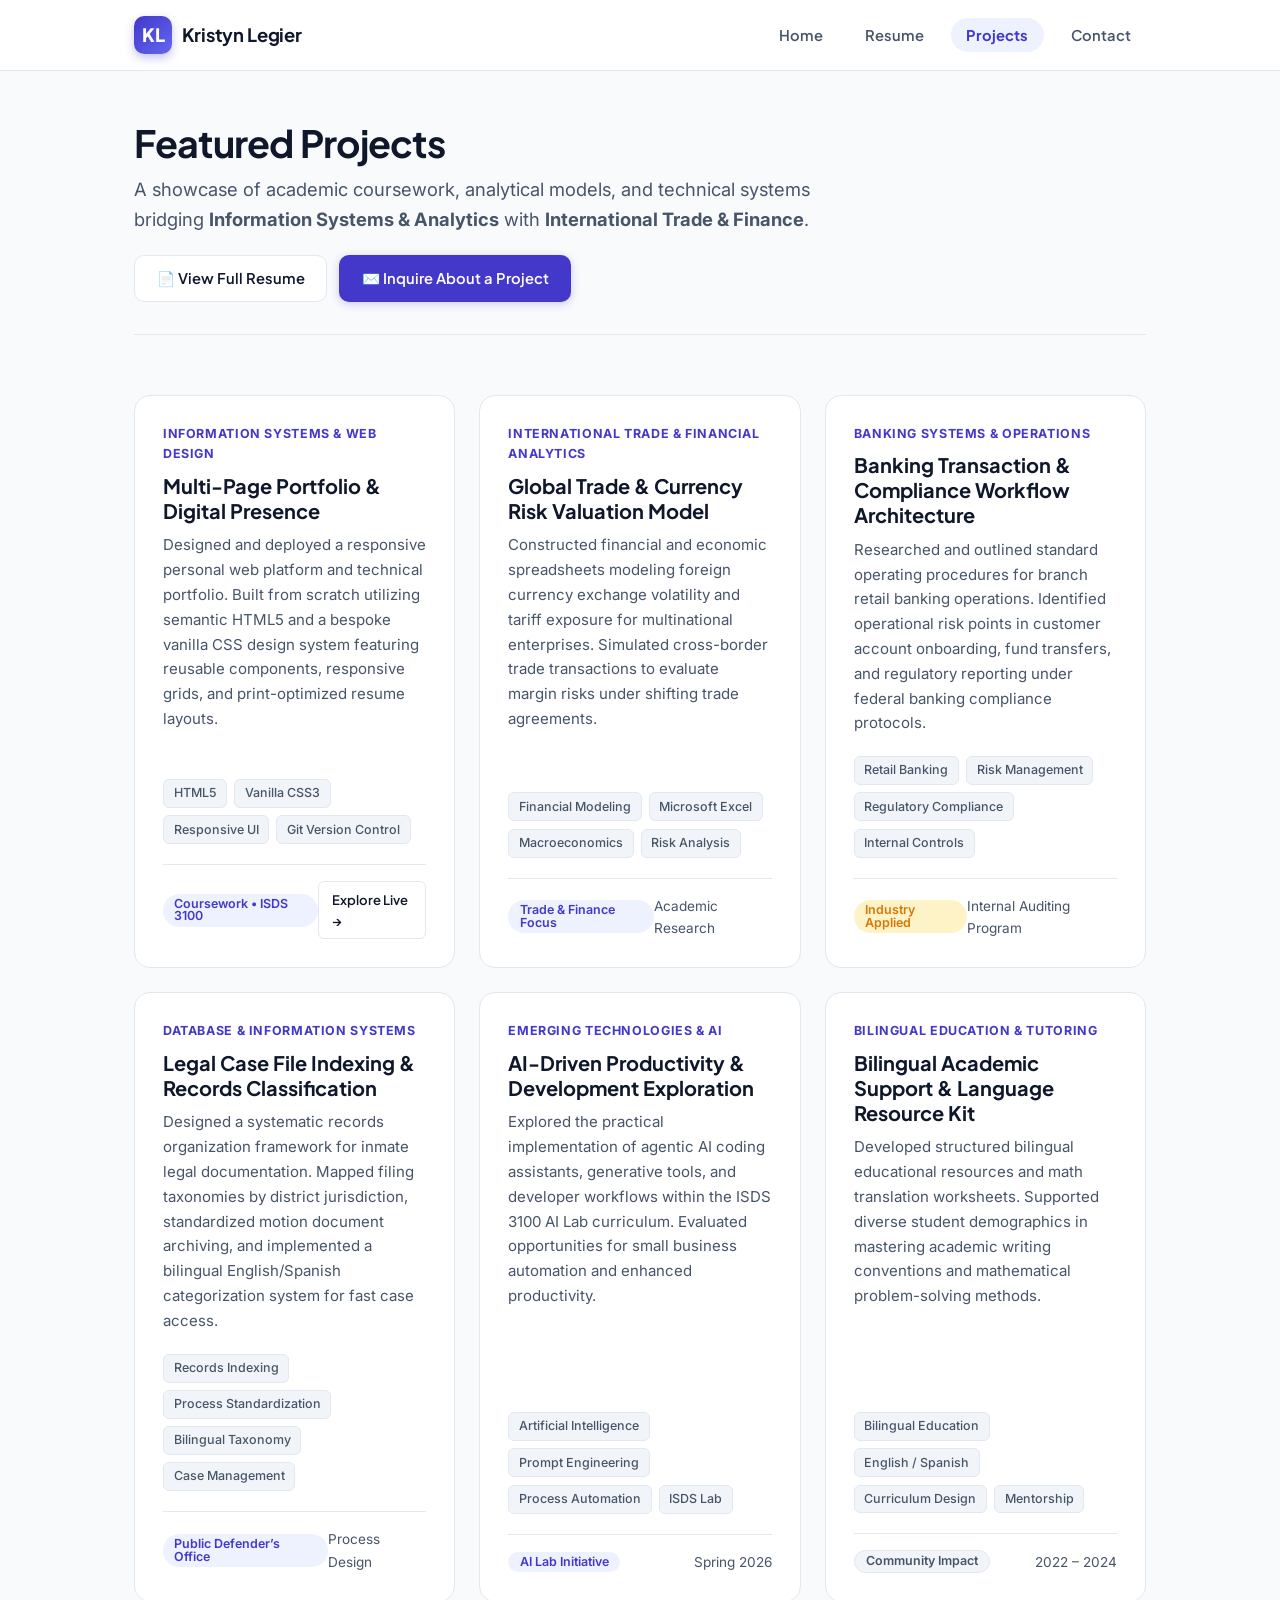
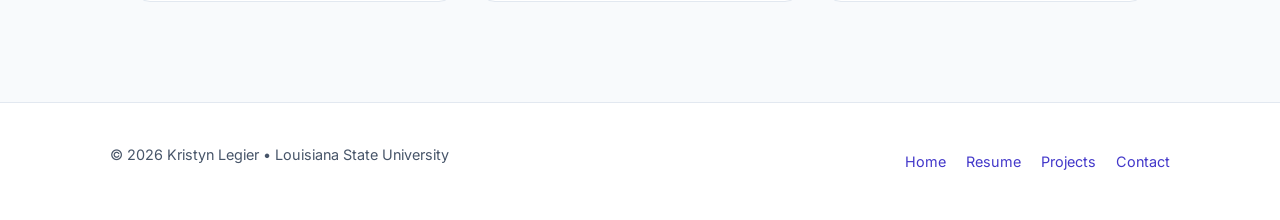
==== project.html @ a8692246 "Add resume, projects, and shared styles" ====
<!DOCTYPE html>
<html lang="en">
<head>
    <meta charset="UTF-8">
    <meta name="viewport" content="width=device-width, initial-scale=1.0">
    <meta name="description" content="Projects Portfolio of Kristyn Legier - Showcasing work in Information Systems, Financial Analytics, International Trade, and Systems Design.">
    <title>Projects | Kristyn Legier</title>
    <link rel="stylesheet" href="styles.css">
</head>
<body>

    <!-- Main Navigation -->
    <header class="site-header">
        <div class="nav-container">
            <a href="index.html" class="brand-logo" title="Kristyn Legier Home">
                <span class="logo-badge">KL</span>
                <span class="brand-text">Kristyn Legier</span>
            </a>
            <nav>
                <ul class="nav-links">
                    <li><a href="index.html" class="nav-link">Home</a></li>
                    <li><a href="resume.html" class="nav-link">Resume</a></li>
                    <li><a href="project.html" class="nav-link active">Projects</a></li>
                    <li><a href="index.html#contact" class="nav-link">Contact</a></li>
                </ul>
            </nav>
        </div>
    </header>

    <div class="site-wrapper">
        <!-- Page Header -->
        <div class="page-header">
            <h1>Featured Projects</h1>
            <p class="page-subtitle">
                A showcase of academic coursework, analytical models, and technical systems bridging 
                <strong>Information Systems &amp; Analytics</strong> with <strong>International Trade &amp; Finance</strong>.
            </p>
            <div class="header-actions">
                <a href="resume.html" class="btn btn-outline">📄 View Full Resume</a>
                <a href="#contact-footer" class="btn btn-primary">✉️ Inquire About a Project</a>
            </div>
        </div>

        <!-- Projects Grid -->
        <main class="section">
            <div class="grid-2">

                <!-- Project 1 -->
                <article class="project-card">
                    <div class="project-category">Information Systems &amp; Web Design</div>
                    <h3>Multi-Page Portfolio &amp; Digital Presence</h3>
                    <p class="project-description">
                        Designed and deployed a responsive personal web platform and technical portfolio. Built from scratch utilizing semantic HTML5 and a bespoke vanilla CSS design system featuring reusable components, responsive grids, and print-optimized resume layouts.
                    </p>
                    <div class="project-tags">
                        <span class="tag">HTML5</span>
                        <span class="tag">Vanilla CSS3</span>
                        <span class="tag">Responsive UI</span>
                        <span class="tag">Git Version Control</span>
                    </div>
                    <div class="project-footer">
                        <span class="badge badge-primary">Coursework &bull; ISDS 3100</span>
                        <a href="index.html" class="btn btn-sm btn-outline">Explore Live &rarr;</a>
                    </div>
                </article>

                <!-- Project 2 -->
                <article class="project-card">
                    <div class="project-category">International Trade &amp; Financial Analytics</div>
                    <h3>Global Trade &amp; Currency Risk Valuation Model</h3>
                    <p class="project-description">
                        Constructed financial and economic spreadsheets modeling foreign currency exchange volatility and tariff exposure for multinational enterprises. Simulated cross-border trade transactions to evaluate margin risks under shifting trade agreements.
                    </p>
                    <div class="project-tags">
                        <span class="tag">Financial Modeling</span>
                        <span class="tag">Microsoft Excel</span>
                        <span class="tag">Macroeconomics</span>
                        <span class="tag">Risk Analysis</span>
                    </div>
                    <div class="project-footer">
                        <span class="badge badge-primary">Trade &amp; Finance Focus</span>
                        <span style="font-size: 0.85rem; color: var(--text-muted);">Academic Research</span>
                    </div>
                </article>

                <!-- Project 3 -->
                <article class="project-card">
                    <div class="project-category">Banking Systems &amp; Operations</div>
                    <h3>Banking Transaction &amp; Compliance Workflow Architecture</h3>
                    <p class="project-description">
                        Researched and outlined standard operating procedures for branch retail banking operations. Identified operational risk points in customer account onboarding, fund transfers, and regulatory reporting under federal banking compliance protocols.
                    </p>
                    <div class="project-tags">
                        <span class="tag">Retail Banking</span>
                        <span class="tag">Risk Management</span>
                        <span class="tag">Regulatory Compliance</span>
                        <span class="tag">Internal Controls</span>
                    </div>
                    <div class="project-footer">
                        <span class="badge badge-gold">Industry Applied</span>
                        <span style="font-size: 0.85rem; color: var(--text-muted);">Internal Auditing Program</span>
                    </div>
                </article>

                <!-- Project 4 -->
                <article class="project-card">
                    <div class="project-category">Database &amp; Information Systems</div>
                    <h3>Legal Case File Indexing &amp; Records Classification</h3>
                    <p class="project-description">
                        Designed a systematic records organization framework for inmate legal documentation. Mapped filing taxonomies by district jurisdiction, standardized motion document archiving, and implemented a bilingual English/Spanish categorization system for fast case access.
                    </p>
                    <div class="project-tags">
                        <span class="tag">Records Indexing</span>
                        <span class="tag">Process Standardization</span>
                        <span class="tag">Bilingual Taxonomy</span>
                        <span class="tag">Case Management</span>
                    </div>
                    <div class="project-footer">
                        <span class="badge badge-primary">Public Defender&rsquo;s Office</span>
                        <span style="font-size: 0.85rem; color: var(--text-muted);">Process Design</span>
                    </div>
                </article>

                <!-- Project 5 -->
                <article class="project-card">
                    <div class="project-category">Emerging Technologies &amp; AI</div>
                    <h3>AI-Driven Productivity &amp; Development Exploration</h3>
                    <p class="project-description">
                        Explored the practical implementation of agentic AI coding assistants, generative tools, and developer workflows within the ISDS 3100 AI Lab curriculum. Evaluated opportunities for small business automation and enhanced productivity.
                    </p>
                    <div class="project-tags">
                        <span class="tag">Artificial Intelligence</span>
                        <span class="tag">Prompt Engineering</span>
                        <span class="tag">Process Automation</span>
                        <span class="tag">ISDS Lab</span>
                    </div>
                    <div class="project-footer">
                        <span class="badge badge-primary">AI Lab Initiative</span>
                        <span style="font-size: 0.85rem; color: var(--text-muted);">Spring 2026</span>
                    </div>
                </article>

                <!-- Project 6 -->
                <article class="project-card">
                    <div class="project-category">Bilingual Education &amp; Tutoring</div>
                    <h3>Bilingual Academic Support &amp; Language Resource Kit</h3>
                    <p class="project-description">
                        Developed structured bilingual educational resources and math translation worksheets. Supported diverse student demographics in mastering academic writing conventions and mathematical problem-solving methods.
                    </p>
                    <div class="project-tags">
                        <span class="tag">Bilingual Education</span>
                        <span class="tag">English / Spanish</span>
                        <span class="tag">Curriculum Design</span>
                        <span class="tag">Mentorship</span>
                    </div>
                    <div class="project-footer">
                        <span class="badge badge-gray">Community Impact</span>
                        <span style="font-size: 0.85rem; color: var(--text-muted);">2022 &ndash; 2024</span>
                    </div>
                </article>

            </div>
        </main>
    </div>

    <!-- Site Footer -->
    <footer class="site-footer" id="contact-footer">
        <div class="footer-content">
            <p>&copy; 2026 Kristyn Legier &bull; Louisiana State University</p>
            <ul class="footer-links">
                <li><a href="index.html">Home</a></li>
                <li><a href="resume.html">Resume</a></li>
                <li><a href="project.html">Projects</a></li>
                <li><a href="mailto:klegie1@lsu.edu">Contact</a></li>
            </ul>
        </div>
    </footer>

</body>
</html>
---- styles.css ----
/* ==========================================================================
   Shared Design System & Stylesheet
   Website: Kristyn Legier Portfolio
   ========================================================================== */

@import url('https://fonts.googleapis.com/css2?family=Plus+Jakarta+Sans:wght@300;400;500;600;700;800&family=Inter:wght@300;400;500;600;700&display=swap');

:root {
    /* Color Palette - Refined Slate & Executive Indigo */
    --primary: #4338ca;
    --primary-hover: #3730a3;
    --primary-light: #eef2ff;
    --primary-glow: rgba(67, 56, 202, 0.15);
    
    --accent: #0284c7;
    --accent-gold: #d97706;
    --accent-gold-bg: #fef3c7;
    
    --bg-base: #f8fafc;
    --bg-surface: #ffffff;
    --bg-subtle: #f1f5f9;
    --bg-card-hover: #fafafa;
    
    --text-main: #0f172a;
    --text-muted: #475569;
    --text-light: #94a3b8;
    
    --border-color: #e2e8f0;
    --border-focus: #6366f1;
    
    /* Elevation & Shadows */
    --shadow-sm: 0 1px 2px 0 rgba(0, 0, 0, 0.05);
    --shadow-md: 0 4px 6px -1px rgba(0, 0, 0, 0.07), 0 2px 4px -2px rgba(0, 0, 0, 0.05);
    --shadow-lg: 0 10px 15px -3px rgba(0, 0, 0, 0.08), 0 4px 6px -4px rgba(0, 0, 0, 0.04);
    --shadow-xl: 0 20px 25px -5px rgba(0, 0, 0, 0.1), 0 8px 10px -6px rgba(0, 0, 0, 0.04);
    
    /* Radius & Spacing */
    --radius-sm: 6px;
    --radius-md: 10px;
    --radius-lg: 16px;
    --radius-full: 9999px;
    
    --font-heading: 'Plus Jakarta Sans', -apple-system, BlinkMacSystemFont, 'Segoe UI', Roboto, sans-serif;
    --font-body: 'Inter', -apple-system, BlinkMacSystemFont, 'Segoe UI', Roboto, sans-serif;
    
    --transition-fast: 150ms cubic-bezier(0.4, 0, 0.2, 1);
    --transition-normal: 250ms cubic-bezier(0.4, 0, 0.2, 1);
}

/* Reset & Base Rules */
*, *::before, *::after {
    box-sizing: border-box;
    margin: 0;
    padding: 0;
}

html {
    scroll-behavior: smooth;
    font-size: 16px;
}

body {
    font-family: var(--font-body);
    background-color: var(--bg-base);
    color: var(--text-main);
    line-height: 1.65;
    min-height: 100vh;
    display: flex;
    flex-direction: column;
    -webkit-font-smoothing: antialiased;
    -moz-osx-font-smoothing: grayscale;
}

/* Typography */
h1, h2, h3, h4, h5, h6 {
    font-family: var(--font-heading);
    color: var(--text-main);
    font-weight: 700;
    line-height: 1.25;
}

h1 { font-size: 2.35rem; letter-spacing: -0.025em; }
h2 { font-size: 1.75rem; letter-spacing: -0.02em; }
h3 { font-size: 1.25rem; }
h4 { font-size: 1.05rem; }

p {
    margin-bottom: 0.85rem;
    color: var(--text-muted);
}

p:last-child {
    margin-bottom: 0;
}

a {
    color: var(--primary);
    text-decoration: none;
    transition: color var(--transition-fast);
}

a:hover {
    color: var(--primary-hover);
}

/* Layout Containers */
.site-wrapper {
    max-width: 1060px;
    width: 100%;
    margin: 0 auto;
    padding: 0 1.5rem;
    flex: 1 0 auto;
}

/* Header & Navigation */
.site-header {
    background-color: rgba(255, 255, 255, 0.92);
    backdrop-filter: blur(12px);
    -webkit-backdrop-filter: blur(12px);
    border-bottom: 1px solid var(--border-color);
    position: sticky;
    top: 0;
    z-index: 100;
    transition: all var(--transition-normal);
}

.nav-container {
    max-width: 1060px;
    margin: 0 auto;
    padding: 1rem 1.5rem;
    display: flex;
    justify-content: space-between;
    align-items: center;
}

.brand-logo {
    display: flex;
    align-items: center;
    gap: 0.65rem;
    text-decoration: none;
}

.logo-badge {
    width: 38px;
    height: 38px;
    background: linear-gradient(135deg, var(--primary), #6366f1);
    color: #ffffff;
    font-family: var(--font-heading);
    font-weight: 800;
    font-size: 1.15rem;
    display: flex;
    align-items: center;
    justify-content: center;
    border-radius: var(--radius-md);
    box-shadow: 0 4px 10px rgba(67, 56, 202, 0.3);
}

.brand-text {
    font-family: var(--font-heading);
    font-weight: 700;
    font-size: 1.15rem;
    color: var(--text-main);
    letter-spacing: -0.01em;
}

.nav-links {
    display: flex;
    align-items: center;
    list-style: none;
    gap: 0.75rem;
}

.nav-link {
    font-family: var(--font-heading);
    font-weight: 600;
    font-size: 0.92rem;
    padding: 0.5rem 0.95rem;
    border-radius: var(--radius-full);
    color: var(--text-muted);
    transition: all var(--transition-fast);
    position: relative;
}

.nav-link:hover {
    color: var(--primary);
    background-color: var(--primary-light);
}

.nav-link.active {
    color: var(--primary);
    background-color: var(--primary-light);
    font-weight: 700;
}

/* Buttons & Interactive Elements */
.btn {
    display: inline-flex;
    align-items: center;
    justify-content: center;
    gap: 0.5rem;
    font-family: var(--font-heading);
    font-weight: 600;
    font-size: 0.92rem;
    padding: 0.65rem 1.35rem;
    border-radius: var(--radius-md);
    border: 1px solid transparent;
    cursor: pointer;
    transition: all var(--transition-fast);
    text-decoration: none;
}

.btn-primary {
    background-color: var(--primary);
    color: #ffffff;
    box-shadow: 0 2px 8px rgba(67, 56, 202, 0.25);
}

.btn-primary:hover {
    background-color: var(--primary-hover);
    color: #ffffff;
    transform: translateY(-1px);
    box-shadow: 0 4px 12px rgba(67, 56, 202, 0.35);
}

.btn-outline {
    background-color: var(--bg-surface);
    border-color: var(--border-color);
    color: var(--text-main);
}

.btn-outline:hover {
    border-color: var(--primary);
    color: var(--primary);
    background-color: var(--primary-light);
}

.btn-sm {
    padding: 0.4rem 0.85rem;
    font-size: 0.82rem;
    border-radius: var(--radius-sm);
}

/* Badges & Tags */
.badge {
    display: inline-flex;
    align-items: center;
    padding: 0.25rem 0.7rem;
    font-size: 0.78rem;
    font-weight: 600;
    border-radius: var(--radius-full);
    line-height: 1;
}

.badge-primary {
    background-color: var(--primary-light);
    color: var(--primary);
}

.badge-gold {
    background-color: var(--accent-gold-bg);
    color: var(--accent-gold);
}

.badge-gray {
    background-color: var(--bg-subtle);
    color: var(--text-muted);
    border: 1px solid var(--border-color);
}

/* Card Components */
.card {
    background-color: var(--bg-surface);
    border: 1px solid var(--border-color);
    border-radius: var(--radius-lg);
    padding: 1.75rem;
    box-shadow: var(--shadow-sm);
    transition: transform var(--transition-fast), box-shadow var(--transition-fast), border-color var(--transition-fast);
    margin-bottom: 1.5rem;
}

.card:hover {
    transform: translateY(-2px);
    box-shadow: var(--shadow-md);
    border-color: #cbd5e1;
}

/* Page Intro / Hero Header */
.page-header {
    padding: 3rem 0 2rem 0;
    margin-bottom: 1.5rem;
    border-bottom: 1px solid var(--border-color);
}

.page-header h1 {
    margin-bottom: 0.5rem;
}

.page-subtitle {
    font-size: 1.15rem;
    color: var(--text-muted);
    max-width: 680px;
}

.header-actions {
    display: flex;
    flex-wrap: wrap;
    gap: 0.75rem;
    margin-top: 1.25rem;
}

/* Contact Info Quick Bar */
.contact-quickbar {
    display: flex;
    flex-wrap: wrap;
    gap: 1.25rem;
    margin-top: 1rem;
    font-size: 0.9rem;
    color: var(--text-muted);
}

.contact-quickbar span, .contact-quickbar a {
    display: inline-flex;
    align-items: center;
    gap: 0.4rem;
}

/* Section Styling */
.section {
    padding: 2.25rem 0;
}

.section-title {
    display: flex;
    align-items: center;
    justify-content: space-between;
    margin-bottom: 1.5rem;
    padding-bottom: 0.75rem;
    border-bottom: 2px solid var(--border-color);
}

.section-title h2 {
    position: relative;
}

/* Resume Experience Timeline / Items */
.resume-item {
    position: relative;
    padding-bottom: 2rem;
    border-left: 2px solid var(--border-color);
    padding-left: 1.5rem;
    margin-left: 0.5rem;
}

.resume-item:last-child {
    border-left-color: transparent;
    padding-bottom: 0;
}

.resume-dot {
    position: absolute;
    left: -7px;
    top: 4px;
    width: 12px;
    height: 12px;
    border-radius: 50%;
    background-color: var(--primary);
    border: 2px solid var(--bg-surface);
    box-shadow: 0 0 0 2px var(--primary-glow);
}

.resume-header {
    display: flex;
    justify-content: space-between;
    align-items: baseline;
    flex-wrap: wrap;
    gap: 0.5rem;
    margin-bottom: 0.35rem;
}

.resume-role {
    font-weight: 700;
    font-size: 1.15rem;
    color: var(--text-main);
}

.resume-company {
    font-weight: 600;
    color: var(--primary);
}

.resume-date {
    font-size: 0.85rem;
    color: var(--text-light);
    font-weight: 500;
}

.resume-location {
    font-size: 0.85rem;
    color: var(--text-muted);
    font-style: italic;
    margin-bottom: 0.75rem;
}

.resume-bullets {
    list-style-type: none;
}

.resume-bullets li {
    position: relative;
    padding-left: 1.25rem;
    margin-bottom: 0.5rem;
    color: var(--text-muted);
    font-size: 0.94rem;
}

.resume-bullets li::before {
    content: "•";
    position: absolute;
    left: 0;
    color: var(--primary);
    font-weight: bold;
    font-size: 1.1rem;
    line-height: 1;
}

/* Grid Layouts */
.grid-2 {
    display: grid;
    grid-template-columns: repeat(auto-fit, minmax(300px, 1fr));
    gap: 1.5rem;
}

.grid-3 {
    display: grid;
    grid-template-columns: repeat(auto-fit, minmax(280px, 1fr));
    gap: 1.5rem;
}

/* Project Cards */
.project-card {
    background-color: var(--bg-surface);
    border: 1px solid var(--border-color);
    border-radius: var(--radius-lg);
    padding: 1.75rem;
    display: flex;
    flex-direction: column;
    height: 100%;
    transition: all var(--transition-normal);
}

.project-card:hover {
    transform: translateY(-4px);
    box-shadow: var(--shadow-lg);
    border-color: #cbd5e1;
}

.project-category {
    font-size: 0.78rem;
    font-weight: 700;
    text-transform: uppercase;
    letter-spacing: 0.05em;
    color: var(--primary);
    margin-bottom: 0.5rem;
}

.project-card h3 {
    margin-bottom: 0.65rem;
    font-size: 1.25rem;
}

.project-description {
    font-size: 0.94rem;
    color: var(--text-muted);
    flex-grow: 1;
    margin-bottom: 1.25rem;
}

.project-tags {
    display: flex;
    flex-wrap: wrap;
    gap: 0.45rem;
    margin-bottom: 1.25rem;
}

.tag {
    background-color: var(--bg-subtle);
    border: 1px solid var(--border-color);
    color: var(--text-muted);
    font-size: 0.78rem;
    font-weight: 500;
    padding: 0.2rem 0.6rem;
    border-radius: var(--radius-sm);
}

.project-footer {
    display: flex;
    justify-content: space-between;
    align-items: center;
    border-top: 1px solid var(--border-color);
    padding-top: 1rem;
}

/* Skills Grid / Pills */
.skills-container {
    display: flex;
    flex-wrap: wrap;
    gap: 0.65rem;
}

.skill-pill {
    background-color: var(--bg-surface);
    border: 1px solid var(--border-color);
    padding: 0.5rem 1rem;
    border-radius: var(--radius-md);
    font-size: 0.9rem;
    font-weight: 500;
    color: var(--text-main);
    box-shadow: var(--shadow-sm);
    display: inline-flex;
    align-items: center;
    gap: 0.5rem;
    transition: all var(--transition-fast);
}

.skill-pill:hover {
    border-color: var(--primary);
    color: var(--primary);
    background-color: var(--primary-light);
}

/* Form Styles */
.form-group {
    margin-bottom: 1.25rem;
}

.form-label {
    display: block;
    font-family: var(--font-heading);
    font-weight: 600;
    font-size: 0.9rem;
    margin-bottom: 0.4rem;
    color: var(--text-main);
}

.form-input, .form-textarea, .form-select {
    width: 100%;
    padding: 0.75rem 1rem;
    font-family: var(--font-body);
    font-size: 0.95rem;
    border: 1px solid var(--border-color);
    border-radius: var(--radius-md);
    background-color: var(--bg-surface);
    color: var(--text-main);
    transition: border-color var(--transition-fast), box-shadow var(--transition-fast);
}

.form-input:focus, .form-textarea:focus, .form-select:focus {
    outline: none;
    border-color: var(--border-focus);
    box-shadow: 0 0 0 3px rgba(99, 102, 241, 0.2);
}

/* Footer */
.site-footer {
    background-color: var(--bg-surface);
    border-top: 1px solid var(--border-color);
    padding: 2.5rem 1.5rem;
    margin-top: 4rem;
    font-size: 0.9rem;
    color: var(--text-muted);
}

.footer-content {
    max-width: 1060px;
    margin: 0 auto;
    display: flex;
    justify-content: space-between;
    align-items: center;
    flex-wrap: wrap;
    gap: 1rem;
}

.footer-links {
    display: flex;
    gap: 1.25rem;
    list-style: none;
}

/* Print Styles for Resume */
@media print {
    body {
        background-color: #ffffff;
        color: #000000;
        font-size: 11pt;
    }

    .site-header, .site-footer, .header-actions, .no-print {
        display: none !important;
    }

    .site-wrapper {
        max-width: 100%;
        padding: 0;
        margin: 0;
    }

    .card {
        box-shadow: none;
        border: none;
        padding: 0;
        margin-bottom: 1.25rem;
    }

    .resume-item {
        border-left: none;
        padding-left: 0;
        margin-left: 0;
        padding-bottom: 1rem;
    }

    .resume-dot {
        display: none;
    }

    a {
        text-decoration: none;
        color: #000000;
    }
}

/* Responsive Breakpoints */
@media (max-width: 768px) {
    h1 { font-size: 1.85rem; }
    h2 { font-size: 1.45rem; }
    
    .nav-container {
        flex-direction: column;
        gap: 0.75rem;
        padding: 0.85rem 1rem;
    }

    .nav-links {
        flex-wrap: wrap;
        justify-content: center;
        width: 100%;
    }

    .contact-quickbar {
        flex-direction: column;
        gap: 0.5rem;
    }

    .resume-header {
        flex-direction: column;
        gap: 0.2rem;
    }

    .footer-content {
        flex-direction: column;
        text-align: center;
    }
}
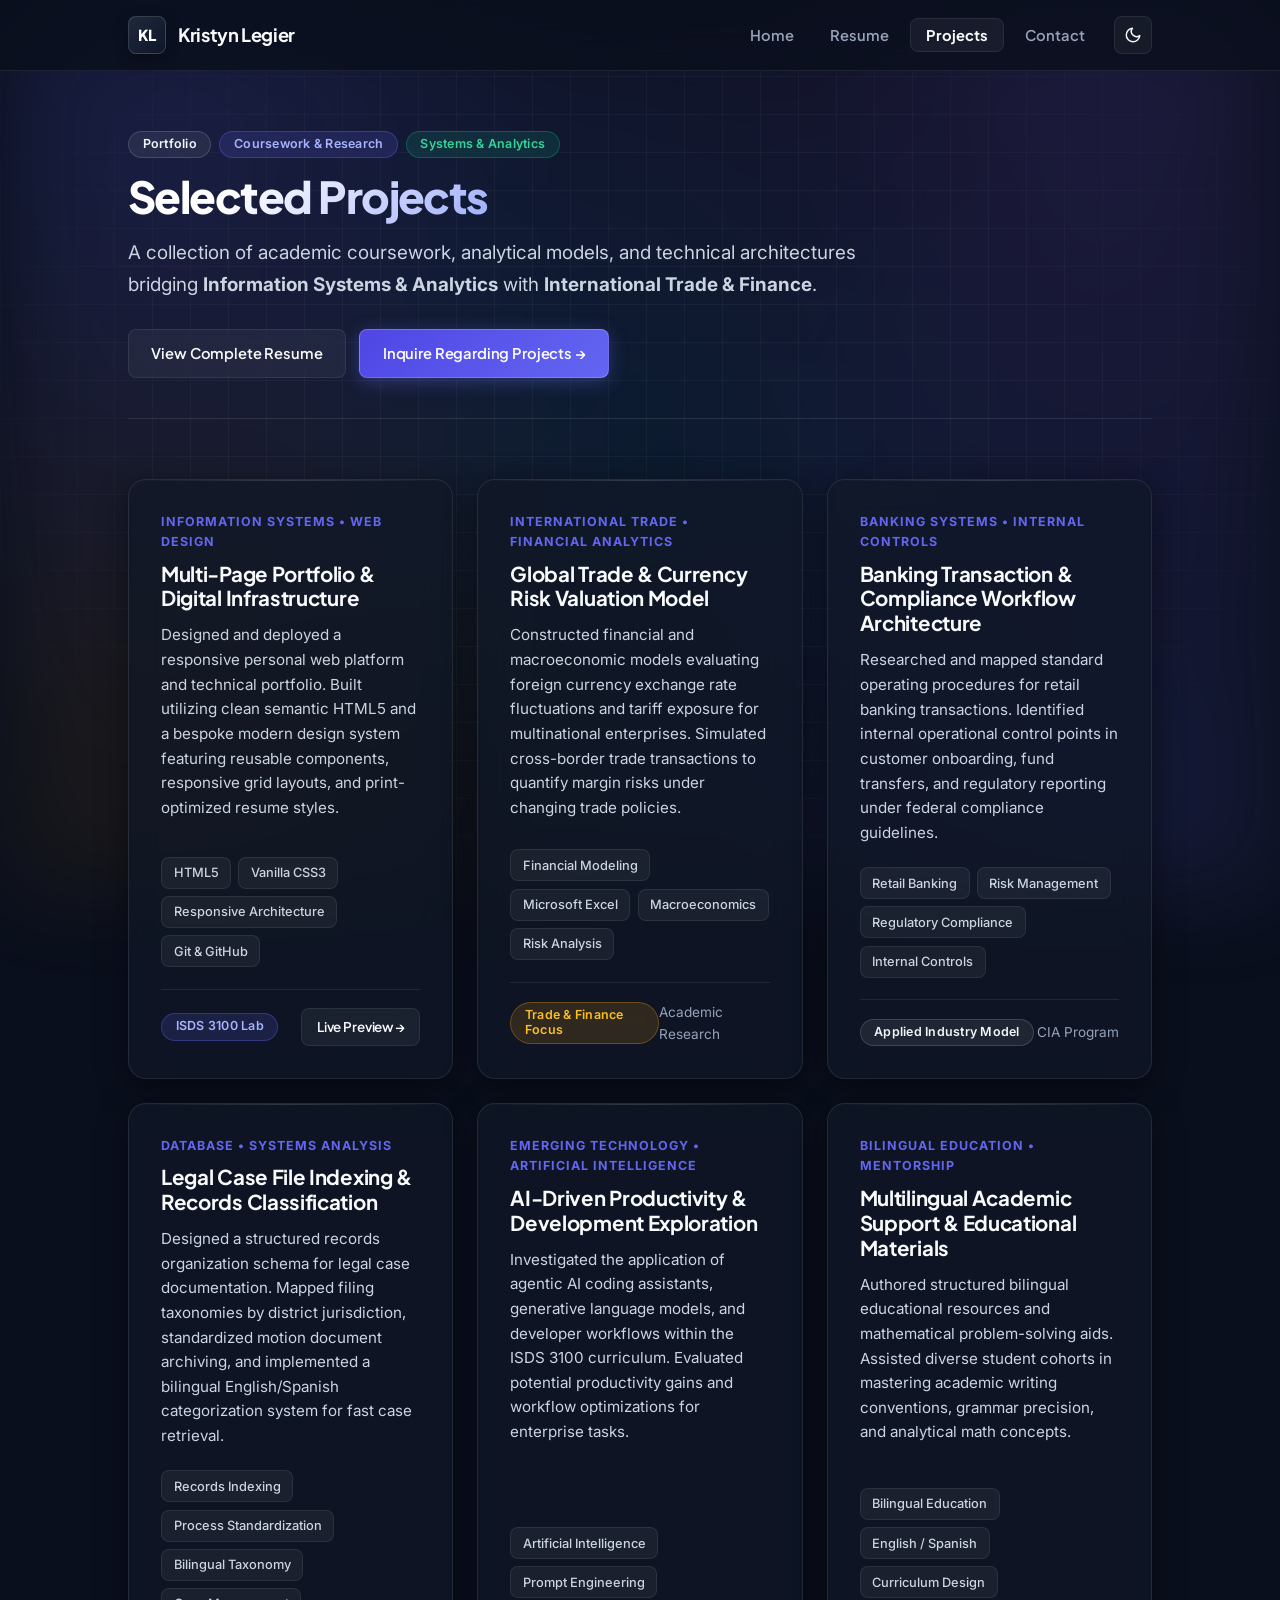
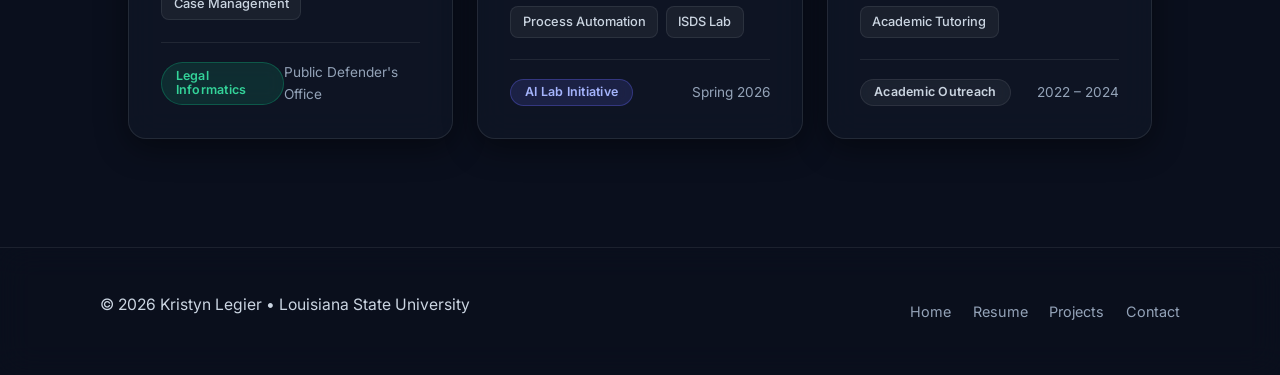
==== commit a85a75d2: "Redesign portfolio with modern atmospheric background, glassmorphism, and theme toggle" ====
--- a/project.html
+++ b/project.html
@@ -6,6 +6,7 @@
     <meta name="description" content="Projects Portfolio of Kristyn Legier - Showcasing work in Information Systems, Financial Analytics, International Trade, and Systems Design.">
     <title>Projects | Kristyn Legier</title>
     <link rel="stylesheet" href="styles.css">
+    <script src="theme.js"></script>
 </head>
 <body>
 
@@ -16,28 +17,39 @@
                 <span class="logo-badge">KL</span>
                 <span class="brand-text">Kristyn Legier</span>
             </a>
-            <nav>
-                <ul class="nav-links">
-                    <li><a href="index.html" class="nav-link">Home</a></li>
-                    <li><a href="resume.html" class="nav-link">Resume</a></li>
-                    <li><a href="project.html" class="nav-link active">Projects</a></li>
-                    <li><a href="index.html#contact" class="nav-link">Contact</a></li>
-                </ul>
-            </nav>
+            <div class="nav-actions">
+                <nav>
+                    <ul class="nav-links">
+                        <li><a href="index.html" class="nav-link">Home</a></li>
+                        <li><a href="resume.html" class="nav-link">Resume</a></li>
+                        <li><a href="project.html" class="nav-link active">Projects</a></li>
+                        <li><a href="index.html#contact" class="nav-link">Contact</a></li>
+                    </ul>
+                </nav>
+                <button id="theme-toggle" class="theme-toggle" aria-label="Toggle theme" title="Toggle dark/light mode">
+                    <svg class="sun-icon" xmlns="http://www.w3.org/2000/svg" width="18" height="18" viewBox="0 0 24 24" fill="none" stroke="currentColor" stroke-width="2" stroke-linecap="round" stroke-linejoin="round"><circle cx="12" cy="12" r="5"></circle><line x1="12" y1="1" x2="12" y2="3"></line><line x1="12" y1="21" x2="12" y2="23"></line><line x1="4.22" y1="4.22" x2="5.64" y2="5.64"></line><line x1="18.36" y1="18.36" x2="19.78" y2="19.78"></line><line x1="1" y1="12" x2="3" y2="12"></line><line x1="21" y1="12" x2="23" y2="12"></line><line x1="4.22" y1="19.78" x2="5.64" y2="18.36"></line><line x1="18.36" y1="5.64" x2="19.78" y2="4.22"></line></svg>
+                    <svg class="moon-icon" xmlns="http://www.w3.org/2000/svg" width="18" height="18" viewBox="0 0 24 24" fill="none" stroke="currentColor" stroke-width="2" stroke-linecap="round" stroke-linejoin="round"><path d="M21 12.79A9 9 0 1 1 11.21 3 7 7 0 0 0 21 12.79z"></path></svg>
+                </button>
+            </div>
         </div>
     </header>
 
     <div class="site-wrapper">
         <!-- Page Header -->
         <div class="page-header">
-            <h1>Featured Projects</h1>
+            <div style="display: flex; gap: 0.5rem; flex-wrap: wrap; margin-bottom: 0.75rem;">
+                <span class="badge badge-dark">Portfolio</span>
+                <span class="badge badge-primary">Coursework &amp; Research</span>
+                <span class="badge badge-emerald">Systems &amp; Analytics</span>
+            </div>
+            <h1>Selected Projects</h1>
             <p class="page-subtitle">
-                A showcase of academic coursework, analytical models, and technical systems bridging 
+                A collection of academic coursework, analytical models, and technical architectures bridging 
                 <strong>Information Systems &amp; Analytics</strong> with <strong>International Trade &amp; Finance</strong>.
             </p>
             <div class="header-actions">
-                <a href="resume.html" class="btn btn-outline">📄 View Full Resume</a>
-                <a href="#contact-footer" class="btn btn-primary">✉️ Inquire About a Project</a>
+                <a href="resume.html" class="btn btn-outline">View Complete Resume</a>
+                <a href="mailto:klegie1@lsu.edu" class="btn btn-primary">Inquire Regarding Projects &rarr;</a>
             </div>
         </div>
 
@@ -47,29 +59,29 @@
 
                 <!-- Project 1 -->
                 <article class="project-card">
-                    <div class="project-category">Information Systems &amp; Web Design</div>
-                    <h3>Multi-Page Portfolio &amp; Digital Presence</h3>
+                    <div class="project-category">Information Systems &bull; Web Design</div>
+                    <h3>Multi-Page Portfolio &amp; Digital Infrastructure</h3>
                     <p class="project-description">
-                        Designed and deployed a responsive personal web platform and technical portfolio. Built from scratch utilizing semantic HTML5 and a bespoke vanilla CSS design system featuring reusable components, responsive grids, and print-optimized resume layouts.
+                        Designed and deployed a responsive personal web platform and technical portfolio. Built utilizing clean semantic HTML5 and a bespoke modern design system featuring reusable components, responsive grid layouts, and print-optimized resume styles.
                     </p>
                     <div class="project-tags">
                         <span class="tag">HTML5</span>
                         <span class="tag">Vanilla CSS3</span>
-                        <span class="tag">Responsive UI</span>
-                        <span class="tag">Git Version Control</span>
+                        <span class="tag">Responsive Architecture</span>
+                        <span class="tag">Git &amp; GitHub</span>
                     </div>
                     <div class="project-footer">
-                        <span class="badge badge-primary">Coursework &bull; ISDS 3100</span>
-                        <a href="index.html" class="btn btn-sm btn-outline">Explore Live &rarr;</a>
+                        <span class="badge badge-primary">ISDS 3100 Lab</span>
+                        <a href="index.html" class="btn btn-sm btn-outline">Live Preview &rarr;</a>
                     </div>
                 </article>
 
                 <!-- Project 2 -->
                 <article class="project-card">
-                    <div class="project-category">International Trade &amp; Financial Analytics</div>
+                    <div class="project-category">International Trade &bull; Financial Analytics</div>
                     <h3>Global Trade &amp; Currency Risk Valuation Model</h3>
                     <p class="project-description">
-                        Constructed financial and economic spreadsheets modeling foreign currency exchange volatility and tariff exposure for multinational enterprises. Simulated cross-border trade transactions to evaluate margin risks under shifting trade agreements.
+                        Constructed financial and macroeconomic models evaluating foreign currency exchange rate fluctuations and tariff exposure for multinational enterprises. Simulated cross-border trade transactions to quantify margin risks under changing trade policies.
                     </p>
                     <div class="project-tags">
                         <span class="tag">Financial Modeling</span>
@@ -78,17 +90,17 @@
                         <span class="tag">Risk Analysis</span>
                     </div>
                     <div class="project-footer">
-                        <span class="badge badge-primary">Trade &amp; Finance Focus</span>
+                        <span class="badge badge-gold">Trade &amp; Finance Focus</span>
                         <span style="font-size: 0.85rem; color: var(--text-muted);">Academic Research</span>
                     </div>
                 </article>
 
                 <!-- Project 3 -->
                 <article class="project-card">
-                    <div class="project-category">Banking Systems &amp; Operations</div>
+                    <div class="project-category">Banking Systems &bull; Internal Controls</div>
                     <h3>Banking Transaction &amp; Compliance Workflow Architecture</h3>
                     <p class="project-description">
-                        Researched and outlined standard operating procedures for branch retail banking operations. Identified operational risk points in customer account onboarding, fund transfers, and regulatory reporting under federal banking compliance protocols.
+                        Researched and mapped standard operating procedures for retail banking transactions. Identified internal operational control points in customer onboarding, fund transfers, and regulatory reporting under federal compliance guidelines.
                     </p>
                     <div class="project-tags">
                         <span class="tag">Retail Banking</span>
@@ -97,17 +109,17 @@
                         <span class="tag">Internal Controls</span>
                     </div>
                     <div class="project-footer">
-                        <span class="badge badge-gold">Industry Applied</span>
-                        <span style="font-size: 0.85rem; color: var(--text-muted);">Internal Auditing Program</span>
+                        <span class="badge badge-dark">Applied Industry Model</span>
+                        <span style="font-size: 0.85rem; color: var(--text-muted);">CIA Program</span>
                     </div>
                 </article>
 
                 <!-- Project 4 -->
                 <article class="project-card">
-                    <div class="project-category">Database &amp; Information Systems</div>
+                    <div class="project-category">Database &bull; Systems Analysis</div>
                     <h3>Legal Case File Indexing &amp; Records Classification</h3>
                     <p class="project-description">
-                        Designed a systematic records organization framework for inmate legal documentation. Mapped filing taxonomies by district jurisdiction, standardized motion document archiving, and implemented a bilingual English/Spanish categorization system for fast case access.
+                        Designed a structured records organization schema for legal case documentation. Mapped filing taxonomies by district jurisdiction, standardized motion document archiving, and implemented a bilingual English/Spanish categorization system for fast case retrieval.
                     </p>
                     <div class="project-tags">
                         <span class="tag">Records Indexing</span>
@@ -116,17 +128,17 @@
                         <span class="tag">Case Management</span>
                     </div>
                     <div class="project-footer">
-                        <span class="badge badge-primary">Public Defender&rsquo;s Office</span>
-                        <span style="font-size: 0.85rem; color: var(--text-muted);">Process Design</span>
+                        <span class="badge badge-emerald">Legal Informatics</span>
+                        <span style="font-size: 0.85rem; color: var(--text-muted);">Public Defender's Office</span>
                     </div>
                 </article>
 
                 <!-- Project 5 -->
                 <article class="project-card">
-                    <div class="project-category">Emerging Technologies &amp; AI</div>
+                    <div class="project-category">Emerging Technology &bull; Artificial Intelligence</div>
                     <h3>AI-Driven Productivity &amp; Development Exploration</h3>
                     <p class="project-description">
-                        Explored the practical implementation of agentic AI coding assistants, generative tools, and developer workflows within the ISDS 3100 AI Lab curriculum. Evaluated opportunities for small business automation and enhanced productivity.
+                        Investigated the application of agentic AI coding assistants, generative language models, and developer workflows within the ISDS 3100 curriculum. Evaluated potential productivity gains and workflow optimizations for enterprise tasks.
                     </p>
                     <div class="project-tags">
                         <span class="tag">Artificial Intelligence</span>
@@ -142,19 +154,19 @@
 
                 <!-- Project 6 -->
                 <article class="project-card">
-                    <div class="project-category">Bilingual Education &amp; Tutoring</div>
-                    <h3>Bilingual Academic Support &amp; Language Resource Kit</h3>
+                    <div class="project-category">Bilingual Education &bull; Mentorship</div>
+                    <h3>Multilingual Academic Support &amp; Educational Materials</h3>
                     <p class="project-description">
-                        Developed structured bilingual educational resources and math translation worksheets. Supported diverse student demographics in mastering academic writing conventions and mathematical problem-solving methods.
+                        Authored structured bilingual educational resources and mathematical problem-solving aids. Assisted diverse student cohorts in mastering academic writing conventions, grammar precision, and analytical math concepts.
                     </p>
                     <div class="project-tags">
                         <span class="tag">Bilingual Education</span>
                         <span class="tag">English / Spanish</span>
                         <span class="tag">Curriculum Design</span>
-                        <span class="tag">Mentorship</span>
+                        <span class="tag">Academic Tutoring</span>
                     </div>
                     <div class="project-footer">
-                        <span class="badge badge-gray">Community Impact</span>
+                        <span class="badge badge-gray">Academic Outreach</span>
                         <span style="font-size: 0.85rem; color: var(--text-muted);">2022 &ndash; 2024</span>
                     </div>
                 </article>
--- a/styles.css
+++ b/styles.css
@@ -1,53 +1,134 @@
 /* ==========================================================================
-   Shared Design System & Stylesheet
-   Website: Kristyn Legier Portfolio
+   Obsidian Glass & Architectural Design System
+   Portfolio: Kristyn Legier (LSU Dual Major)
    ========================================================================== */
 
 @import url('https://fonts.googleapis.com/css2?family=Plus+Jakarta+Sans:wght@300;400;500;600;700;800&family=Inter:wght@300;400;500;600;700&display=swap');
 
 :root {
-    /* Color Palette - Refined Slate & Executive Indigo */
+    /* ----------------------------------------------------------------------
+       Obsidian Glass Theme (Default Dark Theme)
+       ---------------------------------------------------------------------- */
+    --bg-base: #0a0f1d;
+    --bg-surface: rgba(17, 24, 39, 0.68);
+    --bg-surface-elevated: rgba(30, 41, 59, 0.75);
+    --bg-subtle: rgba(255, 255, 255, 0.05);
+    --bg-muted: rgba(255, 255, 255, 0.08);
+
+    --border-hairline: 1px solid rgba(255, 255, 255, 0.08);
+    --border-card: 1px solid rgba(255, 255, 255, 0.09);
+    --border-hover: rgba(99, 102, 241, 0.45);
+    --border-active: #6366f1;
+
+    --text-primary: #f8fafc;
+    --text-secondary: #cbd5e1;
+    --text-muted: #94a3b8;
+    --text-subtle: #64748b;
+
+    /* Primary Electric Indigo */
+    --primary: #6366f1;
+    --primary-hover: #4f46e5;
+    --primary-light: rgba(99, 102, 241, 0.16);
+    --primary-border: rgba(99, 102, 241, 0.35);
+    --primary-glow: rgba(99, 102, 241, 0.35);
+
+    /* Accents */
+    --accent: #f8fafc;
+    --accent-indigo: #6366f1;
+    --accent-violet: #8b5cf6;
+    --accent-emerald: #34d399;
+    --accent-emerald-bg: rgba(16, 185, 129, 0.14);
+    --accent-emerald-border: rgba(16, 185, 129, 0.32);
+    
+    --accent-gold: #fbbf24;
+    --accent-gold-bg: rgba(245, 158, 11, 0.14);
+    --accent-gold-border: rgba(245, 158, 11, 0.32);
+
+    --badge-dark-bg: rgba(255, 255, 255, 0.07);
+    --badge-dark-text: #f1f5f9;
+    --badge-dark-border: rgba(255, 255, 255, 0.15);
+
+    --header-bg: rgba(10, 15, 29, 0.80);
+    --header-border: 1px solid rgba(255, 255, 255, 0.08);
+
+    --card-shadow: 0 8px 32px 0 rgba(0, 0, 0, 0.45);
+    --card-shadow-hover: 0 16px 42px -6px rgba(0, 0, 0, 0.6), 0 0 28px rgba(99, 102, 241, 0.18);
+    
+    --grid-line-color: rgba(255, 255, 255, 0.035);
+    --quote-border: #6366f1;
+    --hero-gradient: linear-gradient(135deg, #ffffff 30%, #a5b4fc 95%);
+
+    /* Typography */
+    --font-heading: 'Plus Jakarta Sans', -apple-system, BlinkMacSystemFont, 'Segoe UI', Roboto, sans-serif;
+    --font-body: 'Inter', -apple-system, BlinkMacSystemFont, 'Segoe UI', Roboto, sans-serif;
+
+    /* Radii */
+    --radius-sm: 8px;
+    --radius-md: 12px;
+    --radius-lg: 18px;
+    --radius-xl: 24px;
+    --radius-full: 9999px;
+
+    /* Transitions */
+    --transition-fast: 160ms cubic-bezier(0.16, 1, 0.3, 1);
+    --transition-normal: 260ms cubic-bezier(0.16, 1, 0.3, 1);
+}
+
+/* ----------------------------------------------------------------------
+   Architectural Light Theme
+   ---------------------------------------------------------------------- */
+[data-theme="light"] {
+    --bg-base: #f8fafc;
+    --bg-surface: rgba(255, 255, 255, 0.88);
+    --bg-surface-elevated: #ffffff;
+    --bg-subtle: #f1f5f9;
+    --bg-muted: #e2e8f0;
+
+    --border-hairline: 1px solid #e2e8f0;
+    --border-card: 1px solid rgba(226, 232, 240, 0.9);
+    --border-hover: #cbd5e1;
+    --border-active: #4f46e5;
+
+    --text-primary: #0f172a;
+    --text-secondary: #334155;
+    --text-muted: #64748b;
+    --text-subtle: #94a3b8;
+
     --primary: #4338ca;
     --primary-hover: #3730a3;
     --primary-light: #eef2ff;
-    --primary-glow: rgba(67, 56, 202, 0.15);
+    --primary-border: #c7d2fe;
+    --primary-glow: rgba(67, 56, 202, 0.2);
+
+    --accent: #0f172a;
+    --accent-indigo: #4f46e5;
+    --accent-violet: #7c3aed;
+    --accent-emerald: #059669;
+    --accent-emerald-bg: #ecfdf5;
+    --accent-emerald-border: #a7f3d0;
     
-    --accent: #0284c7;
-    --accent-gold: #d97706;
-    --accent-gold-bg: #fef3c7;
+    --accent-gold: #b45309;
+    --accent-gold-bg: #fffbeb;
+    --accent-gold-border: #fde68a;
+
+    --badge-dark-bg: #0f172a;
+    --badge-dark-text: #ffffff;
+    --badge-dark-border: #0f172a;
+
+    --header-bg: rgba(255, 255, 255, 0.85);
+    --header-border: 1px solid rgba(226, 232, 240, 0.85);
+
+    --card-shadow: 0 4px 6px -1px rgba(15, 23, 42, 0.04), 0 10px 24px -4px rgba(15, 23, 42, 0.05);
+    --card-shadow-hover: 0 14px 30px -6px rgba(15, 23, 42, 0.09), 0 0 18px rgba(79, 70, 229, 0.12);
     
-    --bg-base: #f8fafc;
-    --bg-surface: #ffffff;
-    --bg-subtle: #f1f5f9;
-    --bg-card-hover: #fafafa;
-    
-    --text-main: #0f172a;
-    --text-muted: #475569;
-    --text-light: #94a3b8;
-    
-    --border-color: #e2e8f0;
-    --border-focus: #6366f1;
-    
-    /* Elevation & Shadows */
-    --shadow-sm: 0 1px 2px 0 rgba(0, 0, 0, 0.05);
-    --shadow-md: 0 4px 6px -1px rgba(0, 0, 0, 0.07), 0 2px 4px -2px rgba(0, 0, 0, 0.05);
-    --shadow-lg: 0 10px 15px -3px rgba(0, 0, 0, 0.08), 0 4px 6px -4px rgba(0, 0, 0, 0.04);
-    --shadow-xl: 0 20px 25px -5px rgba(0, 0, 0, 0.1), 0 8px 10px -6px rgba(0, 0, 0, 0.04);
-    
-    /* Radius & Spacing */
-    --radius-sm: 6px;
-    --radius-md: 10px;
-    --radius-lg: 16px;
-    --radius-full: 9999px;
-    
-    --font-heading: 'Plus Jakarta Sans', -apple-system, BlinkMacSystemFont, 'Segoe UI', Roboto, sans-serif;
-    --font-body: 'Inter', -apple-system, BlinkMacSystemFont, 'Segoe UI', Roboto, sans-serif;
-    
-    --transition-fast: 150ms cubic-bezier(0.4, 0, 0.2, 1);
-    --transition-normal: 250ms cubic-bezier(0.4, 0, 0.2, 1);
-}
-
-/* Reset & Base Rules */
+    --grid-line-color: rgba(15, 23, 42, 0.035);
+    --quote-border: #4338ca;
+    --hero-gradient: linear-gradient(135deg, #0f172a 35%, #4338ca 100%);
+}
+
+/* ==========================================================================
+   Base Reset & Document Standards
+   ========================================================================== */
 *, *::before, *::after {
     box-sizing: border-box;
     margin: 0;
@@ -57,36 +138,118 @@
 html {
     scroll-behavior: smooth;
     font-size: 16px;
+    -webkit-text-size-adjust: 100%;
 }
 
 body {
     font-family: var(--font-body);
     background-color: var(--bg-base);
-    color: var(--text-main);
+    color: var(--text-secondary);
     line-height: 1.65;
     min-height: 100vh;
     display: flex;
     flex-direction: column;
     -webkit-font-smoothing: antialiased;
     -moz-osx-font-smoothing: grayscale;
-}
-
-/* Typography */
+    position: relative;
+    overflow-x: hidden;
+    transition: background-color var(--transition-normal), color var(--transition-normal);
+}
+
+/* --------------------------------------------------------------------------
+   Atmospheric Background System:
+   Layer 1: Ambient Glowing Mesh Gradient Orbs (Fixed & Non-blocking)
+   Layer 2: Architectural Matrix Grid (Fixed & Subtle)
+   -------------------------------------------------------------------------- */
+body::before {
+    content: "";
+    position: fixed;
+    top: 0;
+    left: 0;
+    width: 100vw;
+    height: 100vh;
+    pointer-events: none;
+    z-index: -2;
+    background: 
+        radial-gradient(circle at 14% 16%, rgba(99, 102, 241, 0.18) 0%, transparent 45%),
+        radial-gradient(circle at 86% 12%, rgba(139, 92, 246, 0.15) 0%, transparent 40%),
+        radial-gradient(circle at 50% 48%, rgba(14, 165, 233, 0.08) 0%, transparent 52%),
+        radial-gradient(circle at 12% 82%, rgba(245, 158, 11, 0.07) 0%, transparent 42%),
+        radial-gradient(circle at 88% 86%, rgba(99, 102, 241, 0.12) 0%, transparent 45%);
+    filter: blur(45px);
+    transition: all var(--transition-normal);
+}
+
+[data-theme="light"] body::before {
+    background: 
+        radial-gradient(circle at 14% 16%, rgba(99, 102, 241, 0.08) 0%, transparent 45%),
+        radial-gradient(circle at 86% 12%, rgba(139, 92, 246, 0.06) 0%, transparent 40%),
+        radial-gradient(circle at 50% 48%, rgba(14, 165, 233, 0.05) 0%, transparent 52%),
+        radial-gradient(circle at 12% 82%, rgba(245, 158, 11, 0.05) 0%, transparent 42%),
+        radial-gradient(circle at 88% 86%, rgba(99, 102, 241, 0.07) 0%, transparent 45%);
+    filter: blur(35px);
+}
+
+body::after {
+    content: "";
+    position: fixed;
+    top: 0;
+    left: 0;
+    width: 100vw;
+    height: 100vh;
+    pointer-events: none;
+    z-index: -1;
+    background-image: 
+        linear-gradient(to right, var(--grid-line-color) 1px, transparent 1px),
+        linear-gradient(to bottom, var(--grid-line-color) 1px, transparent 1px);
+    background-size: 38px 38px;
+    mask-image: radial-gradient(ellipse at 50% 45%, black 45%, transparent 85%);
+    -webkit-mask-image: radial-gradient(ellipse at 50% 45%, black 45%, transparent 85%);
+}
+
+/* ==========================================================================
+   Typography Standards
+   ========================================================================== */
 h1, h2, h3, h4, h5, h6 {
     font-family: var(--font-heading);
-    color: var(--text-main);
+    color: var(--text-primary);
     font-weight: 700;
-    line-height: 1.25;
-}
-
-h1 { font-size: 2.35rem; letter-spacing: -0.025em; }
-h2 { font-size: 1.75rem; letter-spacing: -0.02em; }
-h3 { font-size: 1.25rem; }
-h4 { font-size: 1.05rem; }
+    line-height: 1.22;
+}
+
+h1 {
+    font-size: 2.75rem;
+    font-weight: 800;
+    letter-spacing: -0.035em;
+}
+
+.gradient-text, .page-header h1 {
+    background: var(--hero-gradient);
+    -webkit-background-clip: text;
+    background-clip: text;
+    -webkit-text-fill-color: transparent;
+    display: inline-block;
+}
+
+h2 {
+    font-size: 1.85rem;
+    letter-spacing: -0.025em;
+}
+
+h3 {
+    font-size: 1.28rem;
+    letter-spacing: -0.015em;
+}
+
+h4 {
+    font-size: 1.05rem;
+    letter-spacing: -0.01em;
+}
 
 p {
     margin-bottom: 0.85rem;
-    color: var(--text-muted);
+    color: var(--text-secondary);
+    font-size: 0.98rem;
 }
 
 p:last-child {
@@ -103,21 +266,27 @@
     color: var(--primary-hover);
 }
 
-/* Layout Containers */
+/* ==========================================================================
+   Layout Containers
+   ========================================================================== */
 .site-wrapper {
-    max-width: 1060px;
+    max-width: 1080px;
     width: 100%;
     margin: 0 auto;
-    padding: 0 1.5rem;
+    padding: 0 1.75rem;
     flex: 1 0 auto;
-}
-
-/* Header & Navigation */
+    position: relative;
+    z-index: 1;
+}
+
+/* ==========================================================================
+   Navigation Bar (Frosted Glass)
+   ========================================================================== */
 .site-header {
-    background-color: rgba(255, 255, 255, 0.92);
-    backdrop-filter: blur(12px);
-    -webkit-backdrop-filter: blur(12px);
-    border-bottom: 1px solid var(--border-color);
+    background-color: var(--header-bg);
+    backdrop-filter: blur(20px);
+    -webkit-backdrop-filter: blur(20px);
+    border-bottom: var(--header-border);
     position: sticky;
     top: 0;
     z-index: 100;
@@ -125,9 +294,9 @@
 }
 
 .nav-container {
-    max-width: 1060px;
+    max-width: 1080px;
     margin: 0 auto;
-    padding: 1rem 1.5rem;
+    padding: 1rem 1.75rem;
     display: flex;
     justify-content: space-between;
     align-items: center;
@@ -136,63 +305,121 @@
 .brand-logo {
     display: flex;
     align-items: center;
-    gap: 0.65rem;
+    gap: 0.75rem;
     text-decoration: none;
 }
 
 .logo-badge {
     width: 38px;
     height: 38px;
-    background: linear-gradient(135deg, var(--primary), #6366f1);
+    background: linear-gradient(135deg, #1e293b, #0f172a);
     color: #ffffff;
     font-family: var(--font-heading);
     font-weight: 800;
-    font-size: 1.15rem;
+    font-size: 0.95rem;
+    letter-spacing: -0.02em;
     display: flex;
     align-items: center;
     justify-content: center;
-    border-radius: var(--radius-md);
-    box-shadow: 0 4px 10px rgba(67, 56, 202, 0.3);
+    border-radius: var(--radius-sm);
+    border: 1px solid rgba(255, 255, 255, 0.15);
+    box-shadow: 0 4px 14px rgba(0, 0, 0, 0.35);
+    transition: transform var(--transition-fast), border-color var(--transition-fast);
+}
+
+[data-theme="light"] .logo-badge {
+    background: linear-gradient(135deg, #0f172a, #1e293b);
+    box-shadow: 0 2px 6px rgba(15, 23, 42, 0.18);
+}
+
+.brand-logo:hover .logo-badge {
+    transform: scale(1.05);
+    border-color: var(--primary);
 }
 
 .brand-text {
     font-family: var(--font-heading);
     font-weight: 700;
     font-size: 1.15rem;
-    color: var(--text-main);
-    letter-spacing: -0.01em;
+    color: var(--text-primary);
+    letter-spacing: -0.02em;
+}
+
+.nav-actions {
+    display: flex;
+    align-items: center;
+    gap: 0.85rem;
 }
 
 .nav-links {
     display: flex;
     align-items: center;
     list-style: none;
-    gap: 0.75rem;
+    gap: 0.35rem;
 }
 
 .nav-link {
     font-family: var(--font-heading);
     font-weight: 600;
     font-size: 0.92rem;
-    padding: 0.5rem 0.95rem;
-    border-radius: var(--radius-full);
+    padding: 0.45rem 0.95rem;
+    border-radius: var(--radius-sm);
     color: var(--text-muted);
     transition: all var(--transition-fast);
-    position: relative;
 }
 
 .nav-link:hover {
-    color: var(--primary);
-    background-color: var(--primary-light);
+    color: var(--text-primary);
+    background-color: var(--bg-subtle);
 }
 
 .nav-link.active {
-    color: var(--primary);
-    background-color: var(--primary-light);
+    color: var(--text-primary);
+    background-color: var(--bg-subtle);
+    border: var(--border-hairline);
     font-weight: 700;
 }
 
-/* Buttons & Interactive Elements */
+/* Theme Toggle Button */
+.theme-toggle {
+    display: inline-flex;
+    align-items: center;
+    justify-content: center;
+    width: 38px;
+    height: 38px;
+    background-color: var(--bg-subtle);
+    border: var(--border-hairline);
+    border-radius: var(--radius-sm);
+    color: var(--text-primary);
+    cursor: pointer;
+    transition: all var(--transition-fast);
+    backdrop-filter: blur(8px);
+}
+
+.theme-toggle:hover {
+    background-color: var(--bg-muted);
+    border-color: var(--primary);
+    transform: translateY(-1px);
+}
+
+/* Icon visibility depending on data-theme */
+.sun-icon {
+    display: none;
+}
+.moon-icon {
+    display: block;
+}
+
+[data-theme="light"] .sun-icon {
+    display: block;
+}
+[data-theme="light"] .moon-icon {
+    display: none;
+}
+
+/* ==========================================================================
+   Buttons
+   ========================================================================== */
 .btn {
     display: inline-flex;
     align-items: center;
@@ -201,120 +428,180 @@
     font-family: var(--font-heading);
     font-weight: 600;
     font-size: 0.92rem;
-    padding: 0.65rem 1.35rem;
-    border-radius: var(--radius-md);
+    padding: 0.7rem 1.4rem;
+    border-radius: var(--radius-sm);
     border: 1px solid transparent;
     cursor: pointer;
     transition: all var(--transition-fast);
     text-decoration: none;
+    letter-spacing: -0.01em;
 }
 
 .btn-primary {
-    background-color: var(--primary);
-    color: #ffffff;
-    box-shadow: 0 2px 8px rgba(67, 56, 202, 0.25);
+    background: linear-gradient(135deg, #4f46e5 0%, #6366f1 100%);
+    color: #ffffff !important;
+    box-shadow: 0 4px 18px rgba(99, 102, 241, 0.35);
+    border: 1px solid rgba(255, 255, 255, 0.2);
 }
 
 .btn-primary:hover {
-    background-color: var(--primary-hover);
-    color: #ffffff;
-    transform: translateY(-1px);
-    box-shadow: 0 4px 12px rgba(67, 56, 202, 0.35);
+    background: linear-gradient(135deg, #4338ca 0%, #4f46e5 100%);
+    transform: translateY(-2px);
+    box-shadow: 0 8px 25px rgba(99, 102, 241, 0.45);
+}
+
+.btn-indigo {
+    background: linear-gradient(135deg, #4f46e5 0%, #6366f1 100%);
+    color: #ffffff !important;
+    box-shadow: 0 4px 18px rgba(99, 102, 241, 0.35);
+}
+
+.btn-indigo:hover {
+    transform: translateY(-2px);
+    box-shadow: 0 8px 24px rgba(99, 102, 241, 0.45);
 }
 
 .btn-outline {
-    background-color: var(--bg-surface);
-    border-color: var(--border-color);
-    color: var(--text-main);
+    background-color: var(--bg-subtle);
+    border: var(--border-hairline);
+    color: var(--text-primary);
+    backdrop-filter: blur(12px);
+    -webkit-backdrop-filter: blur(12px);
 }
 
 .btn-outline:hover {
-    border-color: var(--primary);
-    color: var(--primary);
-    background-color: var(--primary-light);
+    border-color: var(--border-hover);
+    background-color: var(--bg-muted);
+    color: var(--text-primary);
+    transform: translateY(-2px);
+    box-shadow: 0 6px 18px rgba(0, 0, 0, 0.2);
 }
 
 .btn-sm {
-    padding: 0.4rem 0.85rem;
-    font-size: 0.82rem;
-    border-radius: var(--radius-sm);
-}
-
-/* Badges & Tags */
+    padding: 0.42rem 0.9rem;
+    font-size: 0.84rem;
+}
+
+/* ==========================================================================
+   Badges
+   ========================================================================== */
 .badge {
     display: inline-flex;
     align-items: center;
-    padding: 0.25rem 0.7rem;
+    padding: 0.32rem 0.85rem;
     font-size: 0.78rem;
     font-weight: 600;
+    letter-spacing: 0.02em;
     border-radius: var(--radius-full);
-    line-height: 1;
+    line-height: 1.2;
+    backdrop-filter: blur(8px);
+    -webkit-backdrop-filter: blur(8px);
 }
 
 .badge-primary {
     background-color: var(--primary-light);
+    color: #a5b4fc;
+    border: 1px solid var(--primary-border);
+}
+
+[data-theme="light"] .badge-primary {
     color: var(--primary);
+}
+
+.badge-dark {
+    background-color: var(--badge-dark-bg);
+    color: var(--badge-dark-text);
+    border: 1px solid var(--badge-dark-border);
 }
 
 .badge-gold {
     background-color: var(--accent-gold-bg);
     color: var(--accent-gold);
+    border: 1px solid var(--accent-gold-border);
+}
+
+.badge-emerald {
+    background-color: var(--accent-emerald-bg);
+    color: var(--accent-emerald);
+    border: 1px solid var(--accent-emerald-border);
 }
 
 .badge-gray {
     background-color: var(--bg-subtle);
-    color: var(--text-muted);
-    border: 1px solid var(--border-color);
-}
-
-/* Card Components */
+    color: var(--text-secondary);
+    border: var(--border-hairline);
+}
+
+/* ==========================================================================
+   Glassmorphism Cards & Panels
+   ========================================================================== */
 .card {
     background-color: var(--bg-surface);
-    border: 1px solid var(--border-color);
+    border: var(--border-card);
     border-radius: var(--radius-lg);
-    padding: 1.75rem;
-    box-shadow: var(--shadow-sm);
-    transition: transform var(--transition-fast), box-shadow var(--transition-fast), border-color var(--transition-fast);
+    padding: 2rem;
+    box-shadow: var(--card-shadow);
+    backdrop-filter: blur(16px);
+    -webkit-backdrop-filter: blur(16px);
+    transition: transform var(--transition-normal), box-shadow var(--transition-normal), border-color var(--transition-normal);
     margin-bottom: 1.5rem;
+    position: relative;
+    overflow: hidden;
 }
 
 .card:hover {
-    transform: translateY(-2px);
-    box-shadow: var(--shadow-md);
-    border-color: #cbd5e1;
-}
-
-/* Page Intro / Hero Header */
+    transform: translateY(-3px);
+    box-shadow: var(--card-shadow-hover);
+    border-color: var(--border-hover);
+}
+
+/* Subtle top edge specular highlight on cards in dark mode */
+.card::before {
+    content: "";
+    position: absolute;
+    top: 0;
+    left: 0;
+    right: 0;
+    height: 1px;
+    background: linear-gradient(90deg, transparent, rgba(255, 255, 255, 0.15), transparent);
+    pointer-events: none;
+}
+
+/* ==========================================================================
+   Page Intro / Hero Header
+   ========================================================================== */
 .page-header {
-    padding: 3rem 0 2rem 0;
+    padding: 3.75rem 0 2.5rem 0;
     margin-bottom: 1.5rem;
-    border-bottom: 1px solid var(--border-color);
+    border-bottom: var(--border-hairline);
+    position: relative;
 }
 
 .page-header h1 {
-    margin-bottom: 0.5rem;
+    margin-bottom: 0.85rem;
 }
 
 .page-subtitle {
-    font-size: 1.15rem;
-    color: var(--text-muted);
-    max-width: 680px;
+    font-size: 1.18rem;
+    color: var(--text-secondary);
+    max-width: 760px;
+    line-height: 1.68;
 }
 
 .header-actions {
     display: flex;
     flex-wrap: wrap;
-    gap: 0.75rem;
-    margin-top: 1.25rem;
-}
-
-/* Contact Info Quick Bar */
+    gap: 0.85rem;
+    margin-top: 1.75rem;
+}
+
+/* Contact Quickbar */
 .contact-quickbar {
     display: flex;
     flex-wrap: wrap;
     gap: 1.25rem;
-    margin-top: 1rem;
-    font-size: 0.9rem;
+    margin-top: 1.35rem;
+    font-size: 0.92rem;
     color: var(--text-muted);
 }
 
@@ -324,7 +611,18 @@
     gap: 0.4rem;
 }
 
-/* Section Styling */
+.contact-quickbar a {
+    color: var(--text-secondary);
+    font-weight: 500;
+}
+
+.contact-quickbar a:hover {
+    color: var(--primary);
+}
+
+/* ==========================================================================
+   Section Layouts
+   ========================================================================== */
 .section {
     padding: 2.25rem 0;
 }
@@ -333,22 +631,35 @@
     display: flex;
     align-items: center;
     justify-content: space-between;
-    margin-bottom: 1.5rem;
-    padding-bottom: 0.75rem;
-    border-bottom: 2px solid var(--border-color);
-}
-
-.section-title h2 {
-    position: relative;
-}
-
-/* Resume Experience Timeline / Items */
+    margin-bottom: 1.65rem;
+    padding-bottom: 0.85rem;
+    border-bottom: var(--border-hairline);
+}
+
+/* ==========================================================================
+   Grids
+   ========================================================================== */
+.grid-2 {
+    display: grid;
+    grid-template-columns: repeat(auto-fit, minmax(320px, 1fr));
+    gap: 1.5rem;
+}
+
+.grid-3 {
+    display: grid;
+    grid-template-columns: repeat(auto-fit, minmax(280px, 1fr));
+    gap: 1.5rem;
+}
+
+/* ==========================================================================
+   Resume Experience Timeline
+   ========================================================================== */
 .resume-item {
     position: relative;
-    padding-bottom: 2rem;
-    border-left: 2px solid var(--border-color);
-    padding-left: 1.5rem;
-    margin-left: 0.5rem;
+    padding-bottom: 2.25rem;
+    border-left: 2px solid rgba(99, 102, 241, 0.25);
+    padding-left: 1.85rem;
+    margin-left: 0.65rem;
 }
 
 .resume-item:last-child {
@@ -359,13 +670,18 @@
 .resume-dot {
     position: absolute;
     left: -7px;
-    top: 4px;
+    top: 5px;
     width: 12px;
     height: 12px;
     border-radius: 50%;
     background-color: var(--primary);
-    border: 2px solid var(--bg-surface);
-    box-shadow: 0 0 0 2px var(--primary-glow);
+    box-shadow: 0 0 0 4px var(--bg-base), 0 0 12px var(--primary-glow);
+    transition: transform var(--transition-fast), box-shadow var(--transition-fast);
+}
+
+.resume-item:hover .resume-dot {
+    transform: scale(1.2);
+    box-shadow: 0 0 0 4px var(--bg-base), 0 0 18px var(--primary);
 }
 
 .resume-header {
@@ -379,8 +695,8 @@
 
 .resume-role {
     font-weight: 700;
-    font-size: 1.15rem;
-    color: var(--text-main);
+    font-size: 1.2rem;
+    color: var(--text-primary);
 }
 
 .resume-company {
@@ -389,16 +705,15 @@
 }
 
 .resume-date {
-    font-size: 0.85rem;
-    color: var(--text-light);
+    font-size: 0.88rem;
+    color: var(--text-muted);
     font-weight: 500;
 }
 
 .resume-location {
-    font-size: 0.85rem;
+    font-size: 0.88rem;
     color: var(--text-muted);
-    font-style: italic;
-    margin-bottom: 0.75rem;
+    margin-bottom: 0.85rem;
 }
 
 .resume-bullets {
@@ -407,100 +722,116 @@
 
 .resume-bullets li {
     position: relative;
-    padding-left: 1.25rem;
-    margin-bottom: 0.5rem;
-    color: var(--text-muted);
-    font-size: 0.94rem;
+    padding-left: 1.35rem;
+    margin-bottom: 0.55rem;
+    color: var(--text-secondary);
+    font-size: 0.95rem;
 }
 
 .resume-bullets li::before {
-    content: "•";
+    content: "";
     position: absolute;
     left: 0;
-    color: var(--primary);
-    font-weight: bold;
-    font-size: 1.1rem;
-    line-height: 1;
-}
-
-/* Grid Layouts */
-.grid-2 {
-    display: grid;
-    grid-template-columns: repeat(auto-fit, minmax(300px, 1fr));
-    gap: 1.5rem;
-}
-
-.grid-3 {
-    display: grid;
-    grid-template-columns: repeat(auto-fit, minmax(280px, 1fr));
-    gap: 1.5rem;
-}
-
-/* Project Cards */
+    top: 0.6rem;
+    width: 6px;
+    height: 6px;
+    border-radius: 50%;
+    background-color: var(--primary);
+    box-shadow: 0 0 8px var(--primary-glow);
+}
+
+/* ==========================================================================
+   Project Cards
+   ========================================================================== */
 .project-card {
     background-color: var(--bg-surface);
-    border: 1px solid var(--border-color);
+    border: var(--border-card);
     border-radius: var(--radius-lg);
-    padding: 1.75rem;
+    padding: 2rem;
     display: flex;
     flex-direction: column;
     height: 100%;
-    transition: all var(--transition-normal);
+    box-shadow: var(--card-shadow);
+    backdrop-filter: blur(16px);
+    -webkit-backdrop-filter: blur(16px);
+    transition: transform var(--transition-normal), box-shadow var(--transition-normal), border-color var(--transition-normal);
+    position: relative;
+    overflow: hidden;
+}
+
+.project-card::before {
+    content: "";
+    position: absolute;
+    top: 0;
+    left: 0;
+    right: 0;
+    height: 1px;
+    background: linear-gradient(90deg, transparent, rgba(255, 255, 255, 0.15), transparent);
+    pointer-events: none;
 }
 
 .project-card:hover {
     transform: translateY(-4px);
-    box-shadow: var(--shadow-lg);
-    border-color: #cbd5e1;
+    box-shadow: var(--card-shadow-hover);
+    border-color: var(--border-hover);
 }
 
 .project-category {
     font-size: 0.78rem;
     font-weight: 700;
     text-transform: uppercase;
-    letter-spacing: 0.05em;
+    letter-spacing: 0.08em;
     color: var(--primary);
-    margin-bottom: 0.5rem;
+    margin-bottom: 0.55rem;
 }
 
 .project-card h3 {
-    margin-bottom: 0.65rem;
-    font-size: 1.25rem;
+    margin-bottom: 0.75rem;
+    font-size: 1.28rem;
+    color: var(--text-primary);
 }
 
 .project-description {
-    font-size: 0.94rem;
-    color: var(--text-muted);
+    font-size: 0.95rem;
+    color: var(--text-secondary);
     flex-grow: 1;
-    margin-bottom: 1.25rem;
+    margin-bottom: 1.35rem;
+    line-height: 1.62;
 }
 
 .project-tags {
     display: flex;
     flex-wrap: wrap;
     gap: 0.45rem;
-    margin-bottom: 1.25rem;
+    margin-bottom: 1.35rem;
 }
 
 .tag {
     background-color: var(--bg-subtle);
-    border: 1px solid var(--border-color);
-    color: var(--text-muted);
-    font-size: 0.78rem;
+    border: var(--border-hairline);
+    color: var(--text-secondary);
+    font-size: 0.8rem;
     font-weight: 500;
-    padding: 0.2rem 0.6rem;
+    padding: 0.28rem 0.72rem;
     border-radius: var(--radius-sm);
+    transition: border-color var(--transition-fast), color var(--transition-fast);
+}
+
+.project-card:hover .tag {
+    border-color: rgba(99, 102, 241, 0.25);
 }
 
 .project-footer {
     display: flex;
     justify-content: space-between;
     align-items: center;
-    border-top: 1px solid var(--border-color);
-    padding-top: 1rem;
-}
-
-/* Skills Grid / Pills */
+    border-top: var(--border-hairline);
+    padding-top: 1.15rem;
+}
+
+/* ==========================================================================
+   Skills Grid
+   ========================================================================== */
 .skills-container {
     display: flex;
     flex-wrap: wrap;
@@ -509,16 +840,15 @@
 
 .skill-pill {
     background-color: var(--bg-surface);
-    border: 1px solid var(--border-color);
-    padding: 0.5rem 1rem;
-    border-radius: var(--radius-md);
+    border: var(--border-card);
+    padding: 0.55rem 1.05rem;
+    border-radius: var(--radius-sm);
     font-size: 0.9rem;
     font-weight: 500;
-    color: var(--text-main);
-    box-shadow: var(--shadow-sm);
-    display: inline-flex;
-    align-items: center;
-    gap: 0.5rem;
+    color: var(--text-primary);
+    box-shadow: 0 2px 8px rgba(0, 0, 0, 0.15);
+    backdrop-filter: blur(10px);
+    -webkit-backdrop-filter: blur(10px);
     transition: all var(--transition-fast);
 }
 
@@ -526,9 +856,13 @@
     border-color: var(--primary);
     color: var(--primary);
     background-color: var(--primary-light);
-}
-
-/* Form Styles */
+    transform: translateY(-2px);
+    box-shadow: 0 4px 14px var(--primary-glow);
+}
+
+/* ==========================================================================
+   Contact Form Standards
+   ========================================================================== */
 .form-group {
     margin-bottom: 1.25rem;
 }
@@ -538,63 +872,91 @@
     font-family: var(--font-heading);
     font-weight: 600;
     font-size: 0.9rem;
-    margin-bottom: 0.4rem;
-    color: var(--text-main);
-}
-
-.form-input, .form-textarea, .form-select {
+    margin-bottom: 0.45rem;
+    color: var(--text-primary);
+}
+
+.form-input, .form-textarea {
     width: 100%;
-    padding: 0.75rem 1rem;
+    padding: 0.8rem 1.1rem;
     font-family: var(--font-body);
     font-size: 0.95rem;
-    border: 1px solid var(--border-color);
-    border-radius: var(--radius-md);
-    background-color: var(--bg-surface);
-    color: var(--text-main);
+    border: var(--border-card);
+    border-radius: var(--radius-sm);
+    background-color: var(--bg-subtle);
+    color: var(--text-primary);
+    backdrop-filter: blur(10px);
+    -webkit-backdrop-filter: blur(10px);
     transition: border-color var(--transition-fast), box-shadow var(--transition-fast);
 }
 
-.form-input:focus, .form-textarea:focus, .form-select:focus {
+.form-input:focus, .form-textarea:focus {
     outline: none;
-    border-color: var(--border-focus);
-    box-shadow: 0 0 0 3px rgba(99, 102, 241, 0.2);
-}
-
-/* Footer */
+    border-color: var(--primary);
+    box-shadow: 0 0 0 3px var(--primary-glow);
+    background-color: var(--bg-surface-elevated);
+}
+
+.form-input::placeholder, .form-textarea::placeholder {
+    color: var(--text-subtle);
+}
+
+/* ==========================================================================
+   Footer
+   ========================================================================== */
 .site-footer {
-    background-color: var(--bg-surface);
-    border-top: 1px solid var(--border-color);
-    padding: 2.5rem 1.5rem;
-    margin-top: 4rem;
+    background-color: var(--header-bg);
+    border-top: var(--border-hairline);
+    padding: 2.75rem 1.75rem;
+    margin-top: 4.5rem;
     font-size: 0.9rem;
     color: var(--text-muted);
+    backdrop-filter: blur(16px);
+    -webkit-backdrop-filter: blur(16px);
+    position: relative;
+    z-index: 10;
 }
 
 .footer-content {
-    max-width: 1060px;
+    max-width: 1080px;
     margin: 0 auto;
     display: flex;
     justify-content: space-between;
     align-items: center;
     flex-wrap: wrap;
-    gap: 1rem;
+    gap: 1.25rem;
 }
 
 .footer-links {
     display: flex;
-    gap: 1.25rem;
+    gap: 1.35rem;
     list-style: none;
 }
 
-/* Print Styles for Resume */
+.footer-links a {
+    color: var(--text-muted);
+    transition: color var(--transition-fast);
+}
+
+.footer-links a:hover {
+    color: var(--text-primary);
+}
+
+/* ==========================================================================
+   Print Styles for Resume (Crisp, High-Contrast White for Employers)
+   ========================================================================== */
 @media print {
     body {
-        background-color: #ffffff;
-        color: #000000;
+        background: #ffffff !important;
+        color: #000000 !important;
         font-size: 11pt;
     }
 
-    .site-header, .site-footer, .header-actions, .no-print {
+    body::before, body::after {
+        display: none !important;
+    }
+
+    .site-header, .site-footer, .header-actions, .no-print, .theme-toggle {
         display: none !important;
     }
 
@@ -604,22 +966,36 @@
         margin: 0;
     }
 
+    .page-header h1 {
+        background: none !important;
+        -webkit-text-fill-color: initial !important;
+        color: #000000 !important;
+    }
+
     .card {
-        box-shadow: none;
-        border: none;
-        padding: 0;
-        margin-bottom: 1.25rem;
+        box-shadow: none !important;
+        border: none !important;
+        padding: 0 !important;
+        margin-bottom: 1.25rem !important;
+        background: transparent !important;
+        backdrop-filter: none !important;
     }
 
     .resume-item {
-        border-left: none;
-        padding-left: 0;
-        margin-left: 0;
-        padding-bottom: 1rem;
+        border-left: none !important;
+        padding-left: 0 !important;
+        margin-left: 0 !important;
+        padding-bottom: 1rem !important;
     }
 
     .resume-dot {
-        display: none;
+        display: none !important;
+    }
+
+    .badge {
+        border: 1px solid #999999 !important;
+        color: #000000 !important;
+        background: transparent !important;
     }
 
     a {
@@ -628,21 +1004,27 @@
     }
 }
 
-/* Responsive Breakpoints */
+/* ==========================================================================
+   Responsive Adaptations
+   ========================================================================== */
 @media (max-width: 768px) {
-    h1 { font-size: 1.85rem; }
-    h2 { font-size: 1.45rem; }
-    
+    h1 { font-size: 2.2rem; }
+    h2 { font-size: 1.55rem; }
+
     .nav-container {
         flex-direction: column;
-        gap: 0.75rem;
-        padding: 0.85rem 1rem;
+        gap: 0.85rem;
+        padding: 1rem;
+    }
+
+    .nav-actions {
+        width: 100%;
+        justify-content: space-between;
     }
 
     .nav-links {
         flex-wrap: wrap;
         justify-content: center;
-        width: 100%;
     }
 
     .contact-quickbar {
@@ -652,7 +1034,7 @@
 
     .resume-header {
         flex-direction: column;
-        gap: 0.2rem;
+        gap: 0.25rem;
     }
 
     .footer-content {
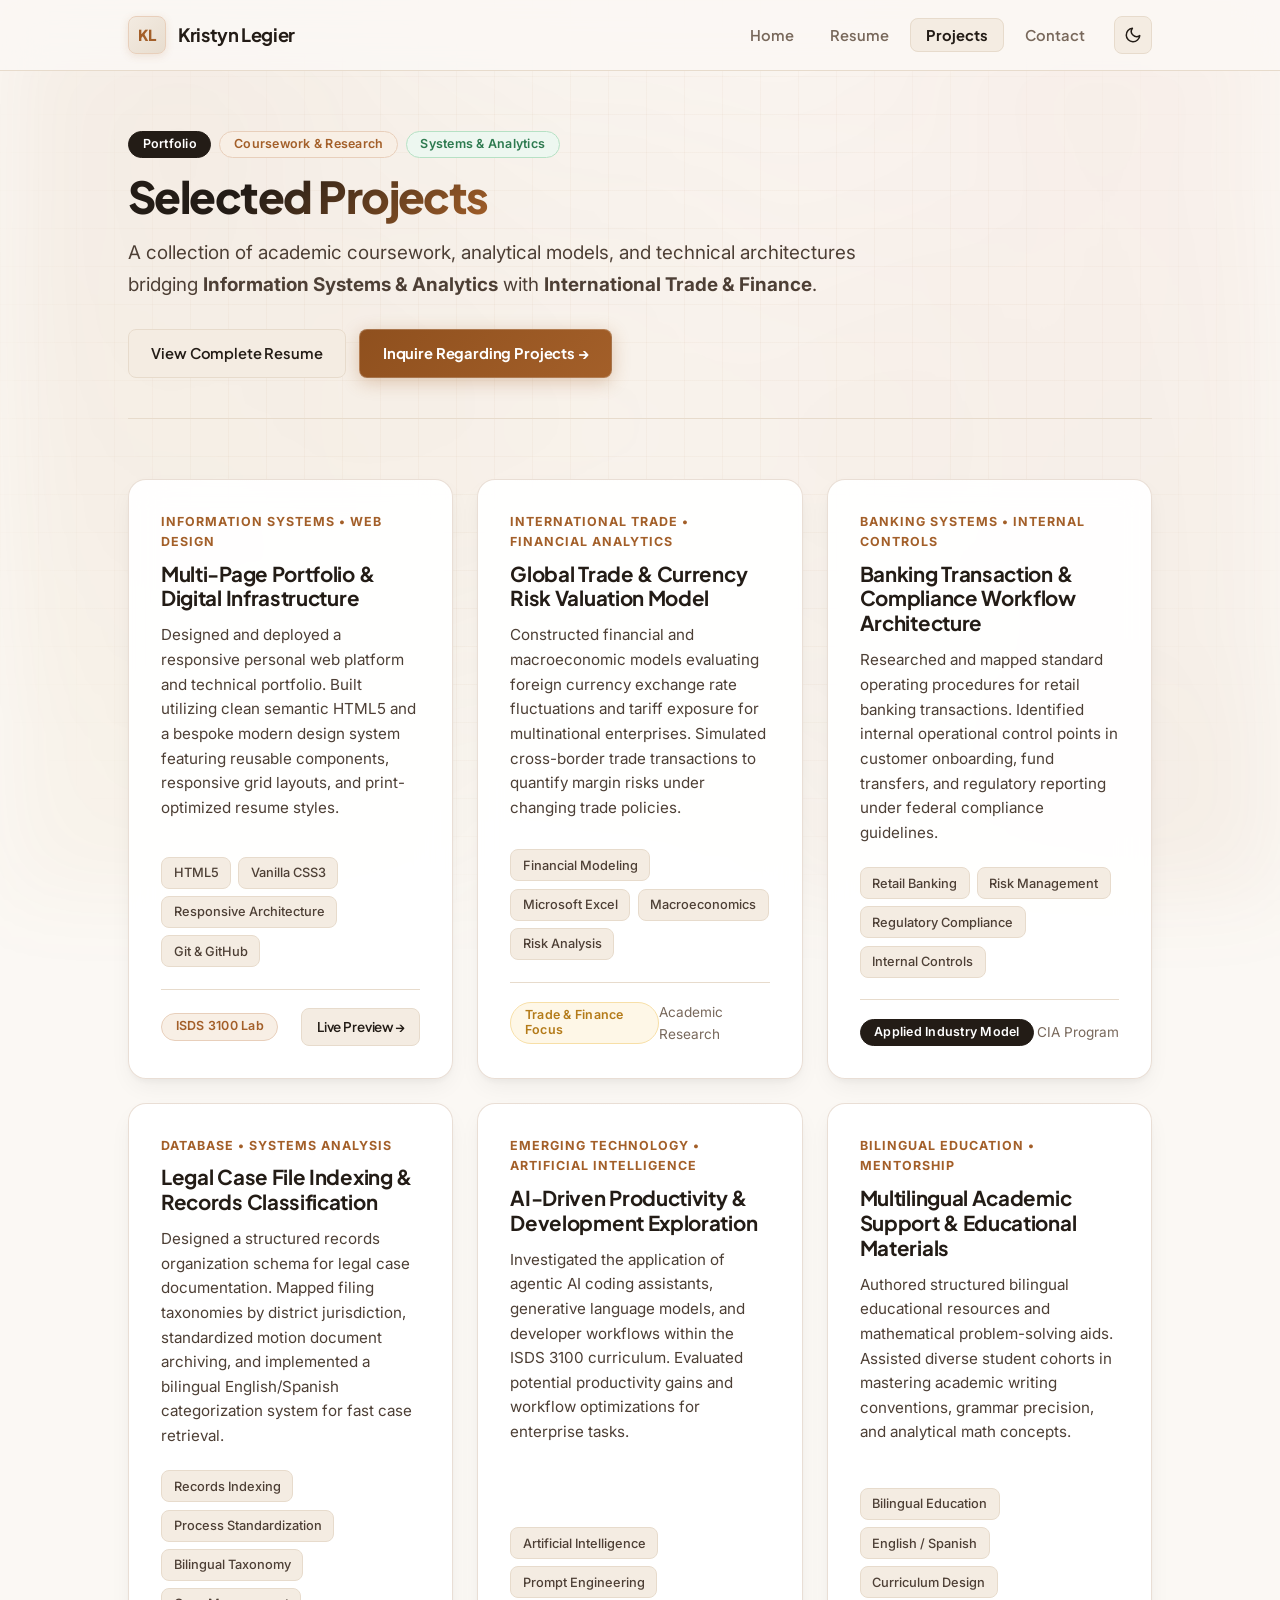
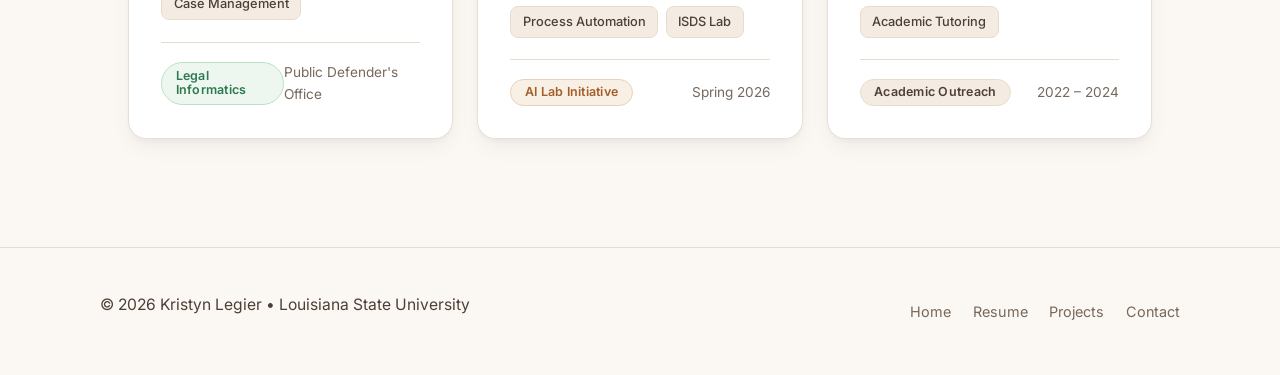
==== commit b4550994: "Set warm editorial linen and ivory cream background as default theme" ====
--- a/project.html
+++ b/project.html
@@ -5,8 +5,8 @@
     <meta name="viewport" content="width=device-width, initial-scale=1.0">
     <meta name="description" content="Projects Portfolio of Kristyn Legier - Showcasing work in Information Systems, Financial Analytics, International Trade, and Systems Design.">
     <title>Projects | Kristyn Legier</title>
-    <link rel="stylesheet" href="styles.css">
-    <script src="theme.js"></script>
+    <link rel="stylesheet" href="styles.css?v=3">
+    <script src="theme.js?v=3"></script>
 </head>
 <body>
 
--- a/styles.css
+++ b/styles.css
@@ -5,58 +5,58 @@
 
 @import url('https://fonts.googleapis.com/css2?family=Plus+Jakarta+Sans:wght@300;400;500;600;700;800&family=Inter:wght@300;400;500;600;700&display=swap');
 
-:root {
+:root, [data-theme="light"] {
     /* ----------------------------------------------------------------------
-       Obsidian Glass Theme (Default Dark Theme)
+       Warm Editorial Linen & Ivory Theme (Default Light Theme)
        ---------------------------------------------------------------------- */
-    --bg-base: #0a0f1d;
-    --bg-surface: rgba(17, 24, 39, 0.68);
-    --bg-surface-elevated: rgba(30, 41, 59, 0.75);
-    --bg-subtle: rgba(255, 255, 255, 0.05);
-    --bg-muted: rgba(255, 255, 255, 0.08);
-
-    --border-hairline: 1px solid rgba(255, 255, 255, 0.08);
-    --border-card: 1px solid rgba(255, 255, 255, 0.09);
-    --border-hover: rgba(99, 102, 241, 0.45);
-    --border-active: #6366f1;
-
-    --text-primary: #f8fafc;
-    --text-secondary: #cbd5e1;
-    --text-muted: #94a3b8;
-    --text-subtle: #64748b;
-
-    /* Primary Electric Indigo */
-    --primary: #6366f1;
-    --primary-hover: #4f46e5;
-    --primary-light: rgba(99, 102, 241, 0.16);
-    --primary-border: rgba(99, 102, 241, 0.35);
-    --primary-glow: rgba(99, 102, 241, 0.35);
+    --bg-base: #fbf8f4;
+    --bg-surface: rgba(255, 255, 255, 0.94);
+    --bg-surface-elevated: #ffffff;
+    --bg-subtle: #f4ece2;
+    --bg-muted: #e9dec9;
+
+    --border-hairline: 1px solid #e7dbcc;
+    --border-card: 1px solid rgba(215, 196, 178, 0.55);
+    --border-hover: #c9b59e;
+    --border-active: #a35f29;
+
+    --text-primary: #231c16;
+    --text-secondary: #4d3f35;
+    --text-muted: #78685b;
+    --text-subtle: #9c8c7e;
+
+    /* Primary Warm Saddle Bronze */
+    --primary: #a35f29;
+    --primary-hover: #854b1e;
+    --primary-light: #f8efe5;
+    --primary-border: #e8cfbb;
+    --primary-glow: rgba(163, 95, 41, 0.18);
 
     /* Accents */
-    --accent: #f8fafc;
-    --accent-indigo: #6366f1;
-    --accent-violet: #8b5cf6;
-    --accent-emerald: #34d399;
-    --accent-emerald-bg: rgba(16, 185, 129, 0.14);
-    --accent-emerald-border: rgba(16, 185, 129, 0.32);
+    --accent: #231c16;
+    --accent-bronze: #a35f29;
+    --accent-terracotta: #c0563b;
+    --accent-emerald: #2d7a4f;
+    --accent-emerald-bg: #edf7f0;
+    --accent-emerald-border: #b6e1c4;
     
-    --accent-gold: #fbbf24;
-    --accent-gold-bg: rgba(245, 158, 11, 0.14);
-    --accent-gold-border: rgba(245, 158, 11, 0.32);
-
-    --badge-dark-bg: rgba(255, 255, 255, 0.07);
-    --badge-dark-text: #f1f5f9;
-    --badge-dark-border: rgba(255, 255, 255, 0.15);
-
-    --header-bg: rgba(10, 15, 29, 0.80);
-    --header-border: 1px solid rgba(255, 255, 255, 0.08);
-
-    --card-shadow: 0 8px 32px 0 rgba(0, 0, 0, 0.45);
-    --card-shadow-hover: 0 16px 42px -6px rgba(0, 0, 0, 0.6), 0 0 28px rgba(99, 102, 241, 0.18);
+    --accent-gold: #b47b19;
+    --accent-gold-bg: #fef7e7;
+    --accent-gold-border: #f7dfa7;
+
+    --badge-dark-bg: #231c16;
+    --badge-dark-text: #ffffff;
+    --badge-dark-border: #231c16;
+
+    --header-bg: rgba(251, 248, 244, 0.88);
+    --header-border: 1px solid #e7dbcc;
+
+    --card-shadow: 0 4px 6px -1px rgba(35, 28, 22, 0.04), 0 10px 24px -4px rgba(35, 28, 22, 0.06);
+    --card-shadow-hover: 0 14px 30px -6px rgba(35, 28, 22, 0.12), 0 0 18px rgba(163, 95, 41, 0.18);
     
-    --grid-line-color: rgba(255, 255, 255, 0.035);
-    --quote-border: #6366f1;
-    --hero-gradient: linear-gradient(135deg, #ffffff 30%, #a5b4fc 95%);
+    --grid-line-color: rgba(163, 95, 41, 0.035);
+    --quote-border: #a35f29;
+    --hero-gradient: linear-gradient(135deg, #231c16 35%, #a35f29 100%);
 
     /* Typography */
     --font-heading: 'Plus Jakarta Sans', -apple-system, BlinkMacSystemFont, 'Segoe UI', Roboto, sans-serif;
@@ -75,55 +75,55 @@
 }
 
 /* ----------------------------------------------------------------------
-   Architectural Light Theme
+   Minimalist Mocha Dark Theme (Opt-in Dark Mode)
    ---------------------------------------------------------------------- */
-[data-theme="light"] {
-    --bg-base: #f8fafc;
-    --bg-surface: rgba(255, 255, 255, 0.88);
-    --bg-surface-elevated: #ffffff;
-    --bg-subtle: #f1f5f9;
-    --bg-muted: #e2e8f0;
-
-    --border-hairline: 1px solid #e2e8f0;
-    --border-card: 1px solid rgba(226, 232, 240, 0.9);
-    --border-hover: #cbd5e1;
-    --border-active: #4f46e5;
-
-    --text-primary: #0f172a;
-    --text-secondary: #334155;
-    --text-muted: #64748b;
-    --text-subtle: #94a3b8;
-
-    --primary: #4338ca;
-    --primary-hover: #3730a3;
-    --primary-light: #eef2ff;
-    --primary-border: #c7d2fe;
-    --primary-glow: rgba(67, 56, 202, 0.2);
-
-    --accent: #0f172a;
-    --accent-indigo: #4f46e5;
-    --accent-violet: #7c3aed;
-    --accent-emerald: #059669;
-    --accent-emerald-bg: #ecfdf5;
-    --accent-emerald-border: #a7f3d0;
+[data-theme="dark"] {
+    --bg-base: #13100e;
+    --bg-surface: rgba(28, 24, 21, 0.75);
+    --bg-surface-elevated: rgba(38, 32, 28, 0.88);
+    --bg-subtle: rgba(223, 159, 104, 0.07);
+    --bg-muted: rgba(223, 159, 104, 0.12);
+
+    --border-hairline: 1px solid rgba(223, 159, 104, 0.13);
+    --border-card: 1px solid rgba(223, 159, 104, 0.15);
+    --border-hover: rgba(223, 159, 104, 0.55);
+    --border-active: #df9f68;
+
+    --text-primary: #faf6f0;
+    --text-secondary: #d8cebe;
+    --text-muted: #a39785;
+    --text-subtle: #736858;
+
+    --primary: #df9f68;
+    --primary-hover: #c8854c;
+    --primary-light: rgba(223, 159, 104, 0.14);
+    --primary-border: rgba(223, 159, 104, 0.35);
+    --primary-glow: rgba(223, 159, 104, 0.32);
+
+    --accent: #faf6f0;
+    --accent-bronze: #df9f68;
+    --accent-terracotta: #e07a5f;
+    --accent-emerald: #68b684;
+    --accent-emerald-bg: rgba(104, 182, 132, 0.14);
+    --accent-emerald-border: rgba(104, 182, 132, 0.32);
     
-    --accent-gold: #b45309;
-    --accent-gold-bg: #fffbeb;
-    --accent-gold-border: #fde68a;
-
-    --badge-dark-bg: #0f172a;
-    --badge-dark-text: #ffffff;
-    --badge-dark-border: #0f172a;
-
-    --header-bg: rgba(255, 255, 255, 0.85);
-    --header-border: 1px solid rgba(226, 232, 240, 0.85);
-
-    --card-shadow: 0 4px 6px -1px rgba(15, 23, 42, 0.04), 0 10px 24px -4px rgba(15, 23, 42, 0.05);
-    --card-shadow-hover: 0 14px 30px -6px rgba(15, 23, 42, 0.09), 0 0 18px rgba(79, 70, 229, 0.12);
+    --accent-gold: #f3c066;
+    --accent-gold-bg: rgba(243, 192, 102, 0.14);
+    --accent-gold-border: rgba(243, 192, 102, 0.35);
+
+    --badge-dark-bg: rgba(255, 255, 255, 0.08);
+    --badge-dark-text: #faf6f0;
+    --badge-dark-border: rgba(255, 255, 255, 0.15);
+
+    --header-bg: rgba(19, 16, 14, 0.85);
+    --header-border: 1px solid rgba(223, 159, 104, 0.13);
+
+    --card-shadow: 0 8px 32px 0 rgba(0, 0, 0, 0.52);
+    --card-shadow-hover: 0 16px 42px -6px rgba(0, 0, 0, 0.65), 0 0 28px rgba(223, 159, 104, 0.22);
     
-    --grid-line-color: rgba(15, 23, 42, 0.035);
-    --quote-border: #4338ca;
-    --hero-gradient: linear-gradient(135deg, #0f172a 35%, #4338ca 100%);
+    --grid-line-color: rgba(223, 159, 104, 0.04);
+    --quote-border: #df9f68;
+    --hero-gradient: linear-gradient(135deg, #ffffff 25%, #df9f68 95%);
 }
 
 /* ==========================================================================
@@ -171,23 +171,23 @@
     pointer-events: none;
     z-index: -2;
     background: 
-        radial-gradient(circle at 14% 16%, rgba(99, 102, 241, 0.18) 0%, transparent 45%),
-        radial-gradient(circle at 86% 12%, rgba(139, 92, 246, 0.15) 0%, transparent 40%),
-        radial-gradient(circle at 50% 48%, rgba(14, 165, 233, 0.08) 0%, transparent 52%),
-        radial-gradient(circle at 12% 82%, rgba(245, 158, 11, 0.07) 0%, transparent 42%),
-        radial-gradient(circle at 88% 86%, rgba(99, 102, 241, 0.12) 0%, transparent 45%);
+        radial-gradient(circle at 14% 16%, rgba(163, 95, 41, 0.08) 0%, transparent 45%),
+        radial-gradient(circle at 86% 12%, rgba(192, 86, 59, 0.06) 0%, transparent 40%),
+        radial-gradient(circle at 50% 48%, rgba(212, 163, 115, 0.05) 0%, transparent 52%),
+        radial-gradient(circle at 12% 82%, rgba(180, 123, 25, 0.05) 0%, transparent 42%),
+        radial-gradient(circle at 88% 86%, rgba(163, 95, 41, 0.07) 0%, transparent 45%);
+    filter: blur(40px);
+    transition: all var(--transition-normal);
+}
+
+[data-theme="dark"] body::before {
+    background: 
+        radial-gradient(circle at 14% 16%, rgba(223, 159, 104, 0.16) 0%, transparent 45%),
+        radial-gradient(circle at 86% 12%, rgba(224, 122, 95, 0.12) 0%, transparent 40%),
+        radial-gradient(circle at 50% 48%, rgba(184, 115, 51, 0.08) 0%, transparent 52%),
+        radial-gradient(circle at 12% 82%, rgba(243, 192, 102, 0.09) 0%, transparent 42%),
+        radial-gradient(circle at 88% 86%, rgba(223, 159, 104, 0.12) 0%, transparent 45%);
     filter: blur(45px);
-    transition: all var(--transition-normal);
-}
-
-[data-theme="light"] body::before {
-    background: 
-        radial-gradient(circle at 14% 16%, rgba(99, 102, 241, 0.08) 0%, transparent 45%),
-        radial-gradient(circle at 86% 12%, rgba(139, 92, 246, 0.06) 0%, transparent 40%),
-        radial-gradient(circle at 50% 48%, rgba(14, 165, 233, 0.05) 0%, transparent 52%),
-        radial-gradient(circle at 12% 82%, rgba(245, 158, 11, 0.05) 0%, transparent 42%),
-        radial-gradient(circle at 88% 86%, rgba(99, 102, 241, 0.07) 0%, transparent 45%);
-    filter: blur(35px);
 }
 
 body::after {
@@ -312,8 +312,8 @@
 .logo-badge {
     width: 38px;
     height: 38px;
-    background: linear-gradient(135deg, #1e293b, #0f172a);
-    color: #ffffff;
+    background: linear-gradient(135deg, #f3ebe1, #e8ddcf);
+    color: var(--primary);
     font-family: var(--font-heading);
     font-weight: 800;
     font-size: 0.95rem;
@@ -322,19 +322,22 @@
     align-items: center;
     justify-content: center;
     border-radius: var(--radius-sm);
-    border: 1px solid rgba(255, 255, 255, 0.15);
-    box-shadow: 0 4px 14px rgba(0, 0, 0, 0.35);
-    transition: transform var(--transition-fast), border-color var(--transition-fast);
-}
-
-[data-theme="light"] .logo-badge {
-    background: linear-gradient(135deg, #0f172a, #1e293b);
-    box-shadow: 0 2px 6px rgba(15, 23, 42, 0.18);
+    border: 1px solid var(--primary-border);
+    box-shadow: 0 2px 8px rgba(163, 95, 41, 0.15);
+    transition: transform var(--transition-fast), border-color var(--transition-fast), box-shadow var(--transition-fast);
+}
+
+[data-theme="dark"] .logo-badge {
+    background: linear-gradient(135deg, #2b231d, #1a1512);
+    color: var(--primary);
+    border-color: var(--primary-border);
+    box-shadow: 0 4px 14px rgba(0, 0, 0, 0.4);
 }
 
 .brand-logo:hover .logo-badge {
     transform: scale(1.05);
     border-color: var(--primary);
+    box-shadow: 0 0 16px var(--primary-glow);
 }
 
 .brand-text {
@@ -410,10 +413,10 @@
     display: block;
 }
 
-[data-theme="light"] .sun-icon {
+[data-theme="dark"] .sun-icon {
     display: block;
 }
-[data-theme="light"] .moon-icon {
+[data-theme="dark"] .moon-icon {
     display: none;
 }
 
@@ -437,28 +440,31 @@
     letter-spacing: -0.01em;
 }
 
-.btn-primary {
-    background: linear-gradient(135deg, #4f46e5 0%, #6366f1 100%);
+.btn-primary, .btn-indigo {
+    background: linear-gradient(135deg, #8f501e 0%, #a35f29 100%);
     color: #ffffff !important;
-    box-shadow: 0 4px 18px rgba(99, 102, 241, 0.35);
+    font-weight: 700;
+    box-shadow: 0 4px 18px rgba(163, 95, 41, 0.3);
     border: 1px solid rgba(255, 255, 255, 0.2);
 }
 
-.btn-primary:hover {
-    background: linear-gradient(135deg, #4338ca 0%, #4f46e5 100%);
+.btn-primary:hover, .btn-indigo:hover {
+    background: linear-gradient(135deg, #743e14 0%, #8f501e 100%);
+    color: #ffffff !important;
     transform: translateY(-2px);
-    box-shadow: 0 8px 25px rgba(99, 102, 241, 0.45);
-}
-
-.btn-indigo {
-    background: linear-gradient(135deg, #4f46e5 0%, #6366f1 100%);
+    box-shadow: 0 8px 24px rgba(163, 95, 41, 0.4);
+}
+
+[data-theme="dark"] .btn-primary, [data-theme="dark"] .btn-indigo {
+    background: linear-gradient(135deg, #c8854c 0%, #df9f68 100%);
+    color: #1a120b !important;
+    box-shadow: 0 4px 18px rgba(223, 159, 104, 0.35);
+}
+
+[data-theme="dark"] .btn-primary:hover, [data-theme="dark"] .btn-indigo:hover {
+    background: linear-gradient(135deg, #ae703a 0%, #c8854c 100%);
     color: #ffffff !important;
-    box-shadow: 0 4px 18px rgba(99, 102, 241, 0.35);
-}
-
-.btn-indigo:hover {
-    transform: translateY(-2px);
-    box-shadow: 0 8px 24px rgba(99, 102, 241, 0.45);
+    box-shadow: 0 8px 25px rgba(223, 159, 104, 0.45);
 }
 
 .btn-outline {
@@ -500,12 +506,8 @@
 
 .badge-primary {
     background-color: var(--primary-light);
-    color: #a5b4fc;
+    color: var(--primary);
     border: 1px solid var(--primary-border);
-}
-
-[data-theme="light"] .badge-primary {
-    color: var(--primary);
 }
 
 .badge-dark {
@@ -657,7 +659,7 @@
 .resume-item {
     position: relative;
     padding-bottom: 2.25rem;
-    border-left: 2px solid rgba(99, 102, 241, 0.25);
+    border-left: 2px solid var(--primary-border);
     padding-left: 1.85rem;
     margin-left: 0.65rem;
 }
@@ -818,7 +820,7 @@
 }
 
 .project-card:hover .tag {
-    border-color: rgba(99, 102, 241, 0.25);
+    border-color: var(--primary-border);
 }
 
 .project-footer {
@@ -858,6 +860,215 @@
     background-color: var(--primary-light);
     transform: translateY(-2px);
     box-shadow: 0 4px 14px var(--primary-glow);
+}
+
+/* ==========================================================================
+   Metrics Ribbon & Highlight Stats
+   ========================================================================== */
+.metrics-ribbon {
+    display: grid;
+    grid-template-columns: repeat(auto-fit, minmax(200px, 1fr));
+    gap: 1.15rem;
+    margin: 2.25rem 0 0.5rem 0;
+}
+
+.metric-card {
+    background-color: var(--bg-surface);
+    border: var(--border-card);
+    border-radius: var(--radius-md);
+    padding: 1.35rem 1.45rem;
+    backdrop-filter: blur(14px);
+    -webkit-backdrop-filter: blur(14px);
+    transition: transform var(--transition-fast), border-color var(--transition-fast), box-shadow var(--transition-fast);
+    position: relative;
+    overflow: hidden;
+}
+
+.metric-card::before {
+    content: "";
+    position: absolute;
+    top: 0;
+    left: 0;
+    right: 0;
+    height: 2px;
+    background: linear-gradient(90deg, transparent, var(--primary), transparent);
+    opacity: 0.6;
+}
+
+.metric-card:hover {
+    transform: translateY(-2px);
+    border-color: var(--primary);
+    box-shadow: 0 8px 24px -4px rgba(0, 0, 0, 0.4);
+}
+
+.metric-value {
+    font-family: var(--font-heading);
+    font-size: 1.85rem;
+    font-weight: 800;
+    color: var(--primary);
+    line-height: 1.1;
+    margin-bottom: 0.35rem;
+    letter-spacing: -0.02em;
+}
+
+.metric-label {
+    font-size: 0.88rem;
+    font-weight: 600;
+    color: var(--text-primary);
+    margin-bottom: 0.2rem;
+}
+
+.metric-sub {
+    font-size: 0.78rem;
+    color: var(--text-muted);
+    line-height: 1.4;
+}
+
+/* ==========================================================================
+   Core Strategic Pillars
+   ========================================================================== */
+.pillars-grid {
+    display: grid;
+    grid-template-columns: repeat(2, 1fr);
+    gap: 1.5rem;
+    margin-top: 1.25rem;
+}
+
+@media (max-width: 768px) {
+    .pillars-grid {
+        grid-template-columns: 1fr;
+    }
+}
+
+.pillar-card {
+    background-color: var(--bg-surface);
+    border: var(--border-card);
+    border-radius: var(--radius-lg);
+    padding: 2rem;
+    box-shadow: var(--card-shadow);
+    backdrop-filter: blur(16px);
+    -webkit-backdrop-filter: blur(16px);
+    transition: transform var(--transition-normal), box-shadow var(--transition-normal), border-color var(--transition-normal);
+    position: relative;
+    overflow: hidden;
+    display: flex;
+    flex-direction: column;
+}
+
+.pillar-card::before {
+    content: "";
+    position: absolute;
+    top: 0;
+    left: 0;
+    right: 0;
+    height: 1px;
+    background: linear-gradient(90deg, transparent, rgba(223, 159, 104, 0.35), transparent);
+    pointer-events: none;
+}
+
+.pillar-card:hover {
+    transform: translateY(-3px);
+    box-shadow: var(--card-shadow-hover);
+    border-color: var(--border-hover);
+}
+
+.pillar-header {
+    display: flex;
+    align-items: center;
+    justify-content: space-between;
+    margin-bottom: 1rem;
+}
+
+.pillar-icon-box {
+    width: 44px;
+    height: 44px;
+    border-radius: var(--radius-sm);
+    background-color: var(--primary-light);
+    border: 1px solid var(--primary-border);
+    color: var(--primary);
+    display: flex;
+    align-items: center;
+    justify-content: center;
+}
+
+.pillar-card h3 {
+    margin-bottom: 0.65rem;
+    font-size: 1.25rem;
+    color: var(--text-primary);
+}
+
+.pillar-description {
+    font-size: 0.94rem;
+    color: var(--text-secondary);
+    line-height: 1.62;
+    margin-bottom: 1.25rem;
+}
+
+.pillar-highlights {
+    list-style: none;
+    margin-top: auto;
+    border-top: var(--border-hairline);
+    padding-top: 1rem;
+}
+
+.pillar-highlights li {
+    font-size: 0.88rem;
+    color: var(--text-secondary);
+    position: relative;
+    padding-left: 1.25rem;
+    margin-bottom: 0.45rem;
+    line-height: 1.45;
+}
+
+.pillar-highlights li::before {
+    content: "";
+    position: absolute;
+    left: 0;
+    top: 0.45rem;
+    width: 5px;
+    height: 5px;
+    border-radius: 50%;
+    background-color: var(--primary);
+}
+
+/* ==========================================================================
+   Competency Category Groups & Resume Tags
+   ========================================================================== */
+.competency-group {
+    margin-bottom: 1.75rem;
+}
+
+.competency-group:last-child {
+    margin-bottom: 0;
+}
+
+.competency-group-title {
+    font-size: 0.88rem;
+    text-transform: uppercase;
+    letter-spacing: 0.06em;
+    font-weight: 700;
+    color: var(--primary);
+    margin-bottom: 0.75rem;
+    display: flex;
+    align-items: center;
+    gap: 0.5rem;
+}
+
+.resume-tags {
+    display: flex;
+    flex-wrap: wrap;
+    gap: 0.45rem;
+    margin-top: 0.95rem;
+}
+
+.resume-tag {
+    font-size: 0.76rem;
+    font-weight: 600;
+    padding: 0.24rem 0.7rem;
+    border-radius: var(--radius-sm);
+    background-color: var(--primary-light);
+    color: var(--primary);
+    border: 1px solid var(--primary-border);
 }
 
 /* ==========================================================================
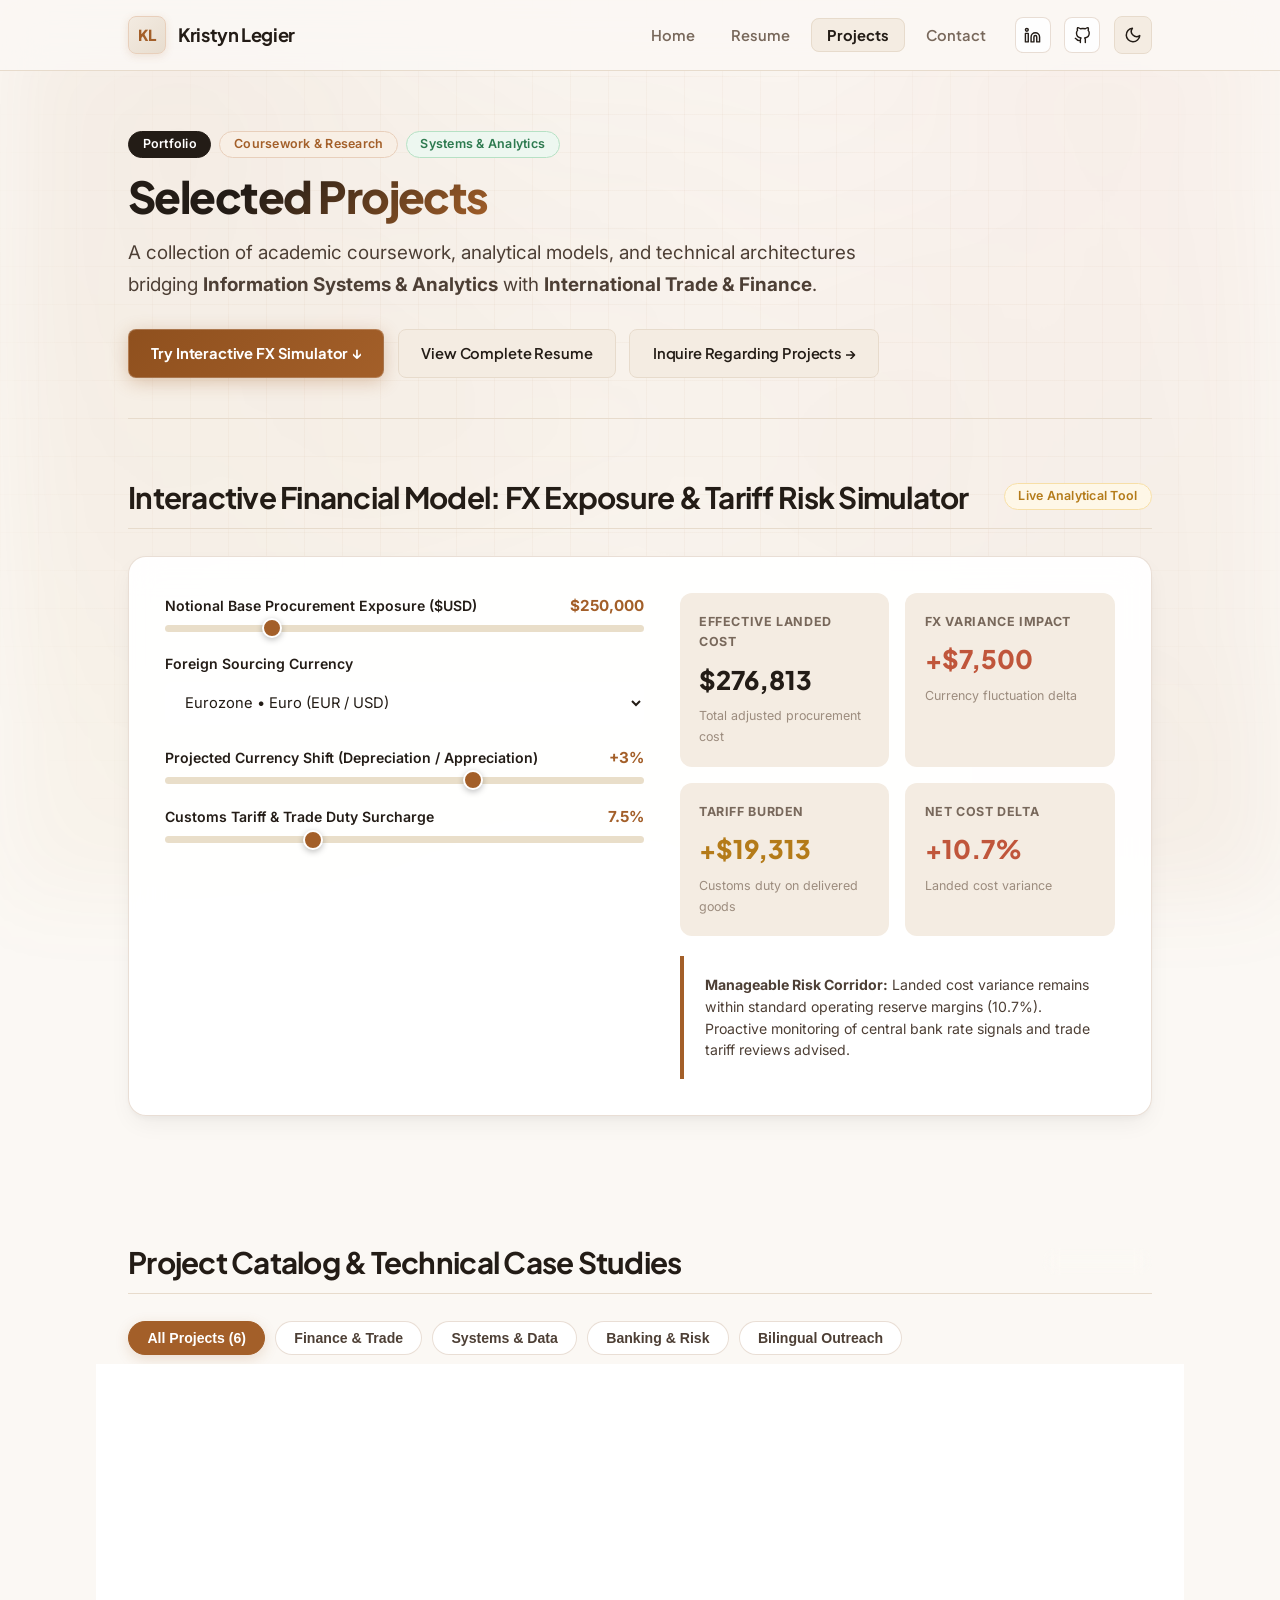
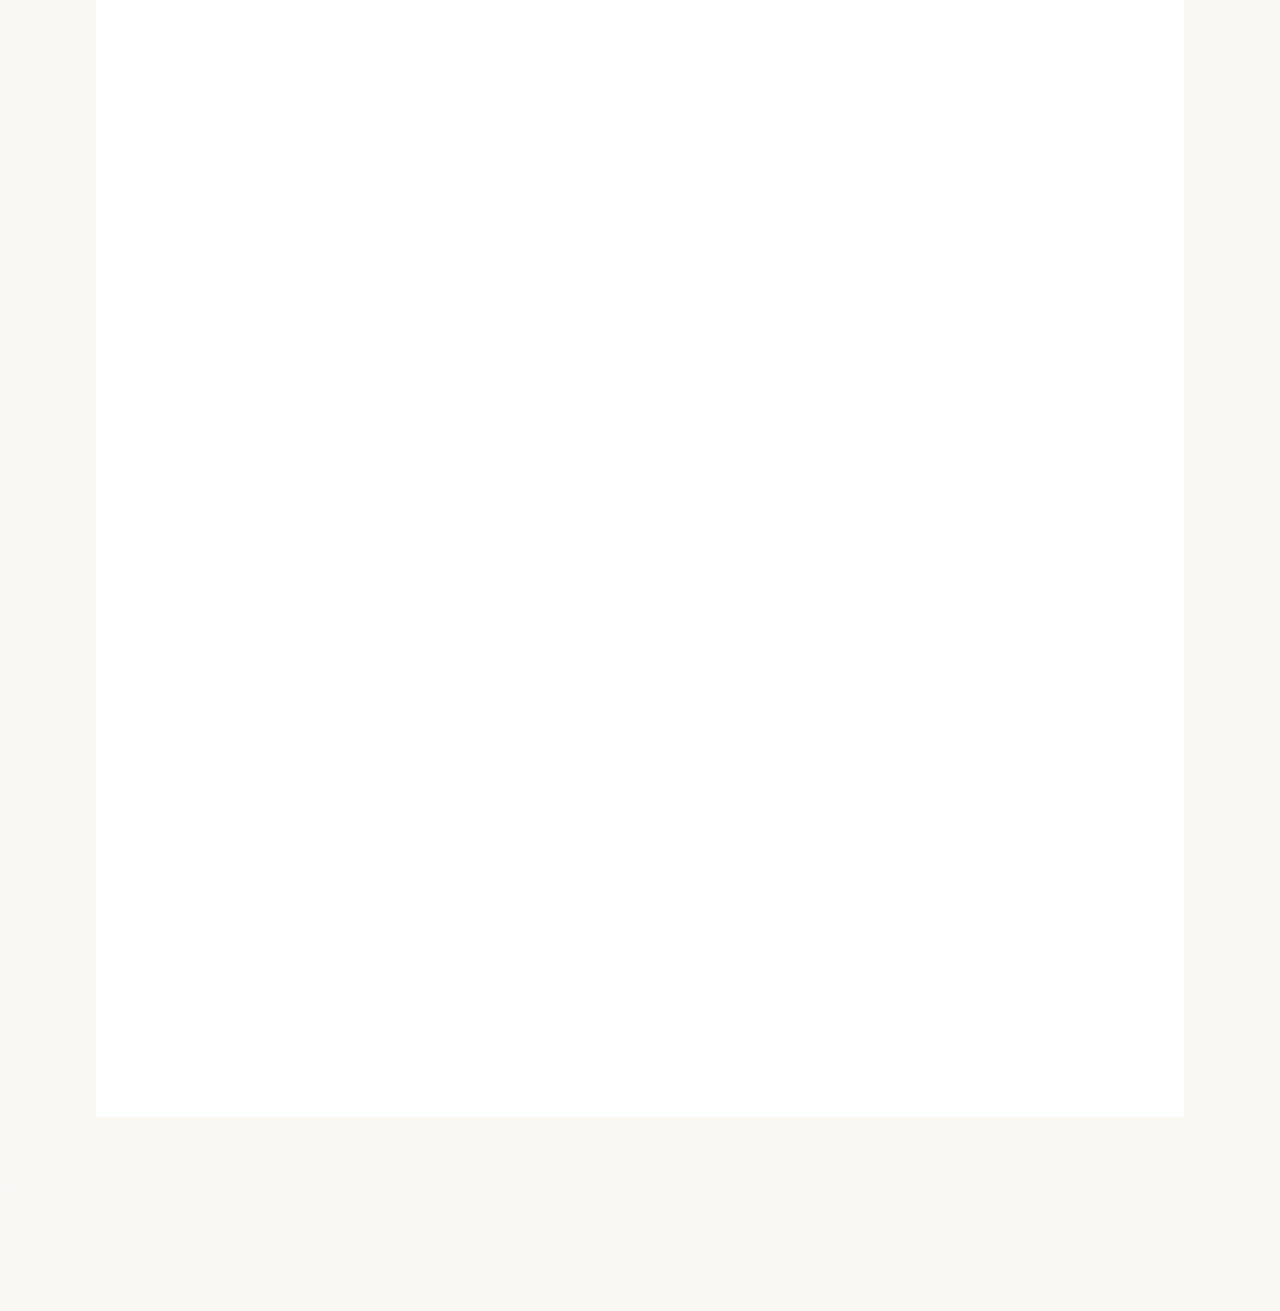
==== commit 2a8ed47d: "Updated index.html, project.html, resume.html, style.css, theme.s" ====
--- a/project.html
+++ b/project.html
@@ -5,8 +5,8 @@
     <meta name="viewport" content="width=device-width, initial-scale=1.0">
     <meta name="description" content="Projects Portfolio of Kristyn Legier - Showcasing work in Information Systems, Financial Analytics, International Trade, and Systems Design.">
     <title>Projects | Kristyn Legier</title>
-    <link rel="stylesheet" href="styles.css?v=3">
-    <script src="theme.js?v=3"></script>
+    <link rel="stylesheet" href="styles.css?v=4">
+    <script src="theme.js?v=4"></script>
 </head>
 <body>
 
@@ -26,6 +26,12 @@
                         <li><a href="index.html#contact" class="nav-link">Contact</a></li>
                     </ul>
                 </nav>
+                <a href="https://www.linkedin.com/in/kristyn-legier" target="_blank" rel="noopener noreferrer" class="social-icon-btn" title="LinkedIn Profile" aria-label="LinkedIn">
+                    <svg xmlns="http://www.w3.org/2000/svg" width="17" height="17" viewBox="0 0 24 24" fill="none" stroke="currentColor" stroke-width="2" stroke-linecap="round" stroke-linejoin="round"><path d="M16 8a6 6 0 0 1 6 6v7h-4v-7a2 2 0 0 0-2-2 2 2 0 0 0-2 2v7h-4v-7a6 6 0 0 1 6-6z"></path><rect x="2" y="9" width="4" height="12"></rect><circle cx="4" cy="4" r="2"></circle></svg>
+                </a>
+                <a href="https://github.com/kristynlegier" target="_blank" rel="noopener noreferrer" class="social-icon-btn" title="GitHub Profile" aria-label="GitHub">
+                    <svg xmlns="http://www.w3.org/2000/svg" width="17" height="17" viewBox="0 0 24 24" fill="none" stroke="currentColor" stroke-width="2" stroke-linecap="round" stroke-linejoin="round"><path d="M9 19c-5 1.5-5-2.5-7-3m14 6v-3.87a3.37 3.37 0 0 0-.94-2.61c3.14-.35 6.44-1.54 6.44-7A5.44 5.44 0 0 0 20 4.77 5.07 5.07 0 0 0 19.91 1S18.73.65 16 2.48a13.38 13.38 0 0 0-7 0C6.27.65 5.09 1 5.09 1A5.07 5.07 0 0 0 5 4.77a5.44 5.44 0 0 0-1.5 3.78c0 5.42 3.3 6.61 6.44 7A3.37 3.37 0 0 0 9 18.13V22"></path></svg>
+                </a>
                 <button id="theme-toggle" class="theme-toggle" aria-label="Toggle theme" title="Toggle dark/light mode">
                     <svg class="sun-icon" xmlns="http://www.w3.org/2000/svg" width="18" height="18" viewBox="0 0 24 24" fill="none" stroke="currentColor" stroke-width="2" stroke-linecap="round" stroke-linejoin="round"><circle cx="12" cy="12" r="5"></circle><line x1="12" y1="1" x2="12" y2="3"></line><line x1="12" y1="21" x2="12" y2="23"></line><line x1="4.22" y1="4.22" x2="5.64" y2="5.64"></line><line x1="18.36" y1="18.36" x2="19.78" y2="19.78"></line><line x1="1" y1="12" x2="3" y2="12"></line><line x1="21" y1="12" x2="23" y2="12"></line><line x1="4.22" y1="19.78" x2="5.64" y2="18.36"></line><line x1="18.36" y1="5.64" x2="19.78" y2="4.22"></line></svg>
                     <svg class="moon-icon" xmlns="http://www.w3.org/2000/svg" width="18" height="18" viewBox="0 0 24 24" fill="none" stroke="currentColor" stroke-width="2" stroke-linecap="round" stroke-linejoin="round"><path d="M21 12.79A9 9 0 1 1 11.21 3 7 7 0 0 0 21 12.79z"></path></svg>
@@ -48,17 +54,115 @@
                 <strong>Information Systems &amp; Analytics</strong> with <strong>International Trade &amp; Finance</strong>.
             </p>
             <div class="header-actions">
+                <a href="#simulator" class="btn btn-primary">Try Interactive FX Simulator &darr;</a>
                 <a href="resume.html" class="btn btn-outline">View Complete Resume</a>
-                <a href="mailto:klegie1@lsu.edu" class="btn btn-primary">Inquire Regarding Projects &rarr;</a>
+                <a href="mailto:klegie1@lsu.edu" class="btn btn-outline">Inquire Regarding Projects &rarr;</a>
             </div>
         </div>
 
-        <!-- Projects Grid -->
+        <!-- Interactive FX & Tariff Risk Simulator -->
+        <section class="section" id="simulator">
+            <div class="section-title">
+                <h2>Interactive Financial Model: FX Exposure &amp; Tariff Risk Simulator</h2>
+                <span class="badge badge-gold">Live Analytical Tool</span>
+            </div>
+            <div class="simulator-container">
+                <form id="fx-simulator-form" onsubmit="return false;">
+                    <div class="sim-grid">
+                        <!-- Controls Column -->
+                        <div class="sim-controls">
+                            <div class="sim-control-group">
+                                <div class="sim-label-row">
+                                    <label for="sim-exposure">Notional Base Procurement Exposure ($USD)</label>
+                                    <span id="sim-exposure-val" class="sim-value-tag">$250,000</span>
+                                </div>
+                                <input type="range" id="sim-exposure" class="sim-slider" min="50000" max="1000000" step="25000" value="250000">
+                            </div>
+
+                            <div class="sim-control-group">
+                                <div class="sim-label-row">
+                                    <label for="sim-currency">Foreign Sourcing Currency</label>
+                                </div>
+                                <select id="sim-currency" class="sim-select">
+                                    <option value="EUR">Eurozone &bull; Euro (EUR / USD)</option>
+                                    <option value="MXN">Mexico &bull; Mexican Peso (MXN / USD)</option>
+                                    <option value="CAD">Canada &bull; Canadian Dollar (CAD / USD)</option>
+                                    <option value="JPY">Japan &bull; Japanese Yen (JPY / USD)</option>
+                                    <option value="GBP">United Kingdom &bull; British Pound (GBP / USD)</option>
+                                </select>
+                            </div>
+
+                            <div class="sim-control-group">
+                                <div class="sim-label-row">
+                                    <label for="sim-shift">Projected Currency Shift (Depreciation / Appreciation)</label>
+                                    <span id="sim-shift-val" class="sim-value-tag">+3%</span>
+                                </div>
+                                <input type="range" id="sim-shift" class="sim-slider" min="-10" max="10" step="0.5" value="3">
+                            </div>
+
+                            <div class="sim-control-group">
+                                <div class="sim-label-row">
+                                    <label for="sim-tariff">Customs Tariff &amp; Trade Duty Surcharge</label>
+                                    <span id="sim-tariff-val" class="sim-value-tag">7.5%</span>
+                                </div>
+                                <input type="range" id="sim-tariff" class="sim-slider" min="0" max="25" step="0.5" value="7.5">
+                            </div>
+                        </div>
+
+                        <!-- Results Dashboard Column -->
+                        <div class="sim-results">
+                            <div class="kpi-grid">
+                                <div class="kpi-box">
+                                    <div class="kpi-lbl">Effective Landed Cost</div>
+                                    <div id="sim-res-landed" class="kpi-num">$276,813</div>
+                                    <div class="kpi-sub">Total adjusted procurement cost</div>
+                                </div>
+                                <div class="kpi-box">
+                                    <div class="kpi-lbl">FX Variance Impact</div>
+                                    <div id="sim-res-fx-delta" class="kpi-num" style="color: var(--accent-terracotta);">+$7,500</div>
+                                    <div class="kpi-sub">Currency fluctuation delta</div>
+                                </div>
+                                <div class="kpi-box">
+                                    <div class="kpi-lbl">Tariff Burden</div>
+                                    <div id="sim-res-tariff-burden" class="kpi-num" style="color: var(--accent-gold);">+$19,313</div>
+                                    <div class="kpi-sub">Customs duty on delivered goods</div>
+                                </div>
+                                <div class="kpi-box">
+                                    <div class="kpi-lbl">Net Cost Delta</div>
+                                    <div id="sim-res-margin-delta" class="kpi-num" style="color: var(--accent-terracotta);">+10.7%</div>
+                                    <div class="kpi-sub">Landed cost variance</div>
+                                </div>
+                            </div>
+
+                            <div class="sim-commentary-box" id="sim-commentary">
+                                <strong>Analytical Note:</strong> Simultaneous currency appreciation and customs tariff duty compound baseline procurement cost. Forward FX contracts hedging at least 70% of notional volume are advised to stabilize gross margin corridors.
+                            </div>
+                        </div>
+                    </div>
+                </form>
+            </div>
+        </section>
+
+        <!-- Projects Grid Section -->
         <main class="section">
+            <div class="section-title">
+                <h2>Project Catalog &amp; Technical Case Studies</h2>
+                <span class="badge badge-primary">Case Studies</span>
+            </div>
+
+            <!-- Project Category Filter Bar -->
+            <div class="filter-bar" id="project-filters">
+                <button type="button" class="filter-btn active" data-filter="all">All Projects (6)</button>
+                <button type="button" class="filter-btn" data-filter="finance">Finance &amp; Trade</button>
+                <button type="button" class="filter-btn" data-filter="systems">Systems &amp; Data</button>
+                <button type="button" class="filter-btn" data-filter="banking">Banking &amp; Risk</button>
+                <button type="button" class="filter-btn" data-filter="bilingual">Bilingual Outreach</button>
+            </div>
+
             <div class="grid-2">
 
                 <!-- Project 1 -->
-                <article class="project-card">
+                <article class="project-card" data-category="systems">
                     <div class="project-category">Information Systems &bull; Web Design</div>
                     <h3>Multi-Page Portfolio &amp; Digital Infrastructure</h3>
                     <p class="project-description">
@@ -72,12 +176,12 @@
                     </div>
                     <div class="project-footer">
                         <span class="badge badge-primary">ISDS 3100 Lab</span>
-                        <a href="index.html" class="btn btn-sm btn-outline">Live Preview &rarr;</a>
+                        <button type="button" class="btn btn-sm btn-outline" data-case-study="portfolio-infra">View Case Study &rarr;</button>
                     </div>
                 </article>
 
                 <!-- Project 2 -->
-                <article class="project-card">
+                <article class="project-card" data-category="finance">
                     <div class="project-category">International Trade &bull; Financial Analytics</div>
                     <h3>Global Trade &amp; Currency Risk Valuation Model</h3>
                     <p class="project-description">
@@ -91,12 +195,12 @@
                     </div>
                     <div class="project-footer">
                         <span class="badge badge-gold">Trade &amp; Finance Focus</span>
-                        <span style="font-size: 0.85rem; color: var(--text-muted);">Academic Research</span>
+                        <button type="button" class="btn btn-sm btn-outline" data-case-study="currency-model">View Case Study &rarr;</button>
                     </div>
                 </article>
 
                 <!-- Project 3 -->
-                <article class="project-card">
+                <article class="project-card" data-category="banking">
                     <div class="project-category">Banking Systems &bull; Internal Controls</div>
                     <h3>Banking Transaction &amp; Compliance Workflow Architecture</h3>
                     <p class="project-description">
@@ -110,12 +214,12 @@
                     </div>
                     <div class="project-footer">
                         <span class="badge badge-dark">Applied Industry Model</span>
-                        <span style="font-size: 0.85rem; color: var(--text-muted);">CIA Program</span>
+                        <button type="button" class="btn btn-sm btn-outline" data-case-study="banking-compliance">View Case Study &rarr;</button>
                     </div>
                 </article>
 
                 <!-- Project 4 -->
-                <article class="project-card">
+                <article class="project-card" data-category="bilingual systems">
                     <div class="project-category">Database &bull; Systems Analysis</div>
                     <h3>Legal Case File Indexing &amp; Records Classification</h3>
                     <p class="project-description">
@@ -129,12 +233,12 @@
                     </div>
                     <div class="project-footer">
                         <span class="badge badge-emerald">Legal Informatics</span>
-                        <span style="font-size: 0.85rem; color: var(--text-muted);">Public Defender's Office</span>
+                        <button type="button" class="btn btn-sm btn-outline" data-case-study="legal-taxonomy">View Case Study &rarr;</button>
                     </div>
                 </article>
 
                 <!-- Project 5 -->
-                <article class="project-card">
+                <article class="project-card" data-category="systems">
                     <div class="project-category">Emerging Technology &bull; Artificial Intelligence</div>
                     <h3>AI-Driven Productivity &amp; Development Exploration</h3>
                     <p class="project-description">
@@ -148,12 +252,12 @@
                     </div>
                     <div class="project-footer">
                         <span class="badge badge-primary">AI Lab Initiative</span>
-                        <span style="font-size: 0.85rem; color: var(--text-muted);">Spring 2026</span>
+                        <button type="button" class="btn btn-sm btn-outline" data-case-study="ai-productivity">View Case Study &rarr;</button>
                     </div>
                 </article>
 
                 <!-- Project 6 -->
-                <article class="project-card">
+                <article class="project-card" data-category="bilingual">
                     <div class="project-category">Bilingual Education &bull; Mentorship</div>
                     <h3>Multilingual Academic Support &amp; Educational Materials</h3>
                     <p class="project-description">
@@ -167,7 +271,7 @@
                     </div>
                     <div class="project-footer">
                         <span class="badge badge-gray">Academic Outreach</span>
-                        <span style="font-size: 0.85rem; color: var(--text-muted);">2022 &ndash; 2024</span>
+                        <button type="button" class="btn btn-sm btn-outline" data-case-study="multilingual-ed">View Case Study &rarr;</button>
                     </div>
                 </article>
 
@@ -183,7 +287,9 @@
                 <li><a href="index.html">Home</a></li>
                 <li><a href="resume.html">Resume</a></li>
                 <li><a href="project.html">Projects</a></li>
-                <li><a href="mailto:klegie1@lsu.edu">Contact</a></li>
+                <li><a href="https://www.linkedin.com/in/kristyn-legier" target="_blank" rel="noopener noreferrer">LinkedIn</a></li>
+                <li><a href="https://github.com/kristynlegier" target="_blank" rel="noopener noreferrer">GitHub</a></li>
+                <li><button type="button" class="copy-email-btn" data-email="klegie1@lsu.edu" style="color: inherit; text-decoration: none;">Email</button></li>
             </ul>
         </div>
     </footer>
--- a/styles.css
+++ b/styles.css
@@ -1248,8 +1248,868 @@
         gap: 0.25rem;
     }
 
+}
+
+/* ==========================================================================
+   Global Interactive & Utility Components
+   ========================================================================== */
+
+/* Reading Progress Bar */
+.reading-progress-bar {
+    position: fixed;
+    top: 0;
+    left: 0;
+    height: 3px;
+    background: linear-gradient(90deg, var(--primary), var(--accent-gold));
+    width: 0%;
+    z-index: 10000;
+    transition: width 0.1s ease-out;
+}
+
+/* Scroll-to-Top Floating Button */
+.scroll-top-btn {
+    position: fixed;
+    bottom: 2rem;
+    right: 2rem;
+    width: 44px;
+    height: 44px;
+    border-radius: var(--radius-full);
+    background: var(--bg-surface-elevated);
+    border: var(--border-card);
+    color: var(--text-primary);
+    display: flex;
+    align-items: center;
+    justify-content: center;
+    box-shadow: var(--card-shadow);
+    cursor: pointer;
+    opacity: 0;
+    visibility: hidden;
+    transform: translateY(12px);
+    transition: all var(--transition-normal);
+    z-index: 999;
+}
+
+.scroll-top-btn.visible {
+    opacity: 1;
+    visibility: visible;
+    transform: translateY(0);
+}
+
+.scroll-top-btn:hover {
+    background: var(--primary);
+    color: #ffffff;
+    border-color: var(--primary);
+    box-shadow: var(--card-shadow-hover);
+    transform: translateY(-3px);
+}
+
+/* Toast Notifications */
+.toast-notification {
+    position: fixed;
+    bottom: 2rem;
+    left: 50%;
+    transform: translateX(-50%) translateY(30px);
+    background: var(--bg-surface-elevated);
+    color: var(--text-primary);
+    border: 1px solid var(--primary-border);
+    padding: 0.75rem 1.4rem;
+    border-radius: var(--radius-full);
+    font-size: 0.92rem;
+    font-weight: 600;
+    box-shadow: 0 12px 32px rgba(35, 28, 22, 0.22);
+    backdrop-filter: blur(16px);
+    -webkit-backdrop-filter: blur(16px);
+    z-index: 10001;
+    opacity: 0;
+    visibility: hidden;
+    transition: all 0.28s cubic-bezier(0.16, 1, 0.3, 1);
+    pointer-events: none;
+    display: flex;
+    align-items: center;
+    gap: 0.5rem;
+}
+
+.toast-notification.visible {
+    opacity: 1;
+    visibility: visible;
+    transform: translateX(-50%) translateY(0);
+}
+
+/* Copy Email Button */
+.copy-email-btn {
+    cursor: pointer;
+    display: inline-flex;
+    align-items: center;
+    gap: 0.35rem;
+    background: none;
+    border: none;
+    font-family: inherit;
+    font-size: inherit;
+    color: var(--primary);
+    font-weight: 600;
+    text-decoration: underline;
+    text-underline-offset: 3px;
+    padding: 0;
+    transition: color var(--transition-fast);
+}
+
+.copy-email-btn:hover {
+    color: var(--primary-hover);
+}
+
+/* Social & Action Icon Buttons */
+.social-icon-btn {
+    display: inline-flex;
+    align-items: center;
+    justify-content: center;
+    width: 36px;
+    height: 36px;
+    border-radius: var(--radius-sm);
+    border: var(--border-card);
+    background: var(--bg-surface);
+    color: var(--text-primary);
+    transition: all var(--transition-fast);
+    text-decoration: none;
+}
+
+.social-icon-btn:hover {
+    background: var(--primary);
+    color: #ffffff;
+    border-color: var(--primary);
+    transform: translateY(-2px);
+}
+
+/* ==========================================================================
+   Executive Headshot Hero Layout
+   ========================================================================== */
+.hero-layout {
+    display: grid;
+    grid-template-columns: 1fr 340px;
+    gap: 3rem;
+    align-items: center;
+    margin-bottom: 2rem;
+}
+
+.hero-photo-wrapper {
+    display: flex;
+    flex-direction: column;
+    align-items: center;
+    position: relative;
+}
+
+.hero-photo-card {
+    position: relative;
+    border-radius: var(--radius-xl);
+    overflow: hidden;
+    border: 2px solid var(--border-hover);
+    background: var(--bg-surface);
+    box-shadow: var(--card-shadow-hover);
+    width: 100%;
+    max-width: 310px;
+    aspect-ratio: 1 / 1.08;
+    transition: transform var(--transition-normal), box-shadow var(--transition-normal), border-color var(--transition-normal);
+}
+
+.hero-photo-card:hover {
+    transform: translateY(-4px) scale(1.015);
+    box-shadow: 0 20px 45px -8px var(--primary-glow);
+    border-color: var(--primary);
+}
+
+.hero-photo-img {
+    width: 100%;
+    height: 100%;
+    object-fit: cover;
+    object-position: center 20%;
+    display: block;
+}
+
+.hero-photo-overlay {
+    position: absolute;
+    inset: 0;
+    background: linear-gradient(180deg, transparent 65%, rgba(19, 16, 14, 0.45) 100%);
+    pointer-events: none;
+}
+
+.hero-status-pill {
+    display: inline-flex;
+    align-items: center;
+    gap: 0.55rem;
+    background: var(--bg-surface-elevated);
+    border: var(--border-card);
+    padding: 0.5rem 1rem;
+    border-radius: var(--radius-full);
+    font-size: 0.82rem;
+    font-weight: 600;
+    color: var(--text-primary);
+    margin-top: 1rem;
+    box-shadow: var(--card-shadow);
+}
+
+.status-dot {
+    width: 8px;
+    height: 8px;
+    border-radius: 50%;
+    background: #10b981;
+    box-shadow: 0 0 10px #10b981;
+    animation: pulse-green 2s infinite ease-in-out;
+}
+
+@keyframes pulse-green {
+    0% { opacity: 1; transform: scale(1); }
+    50% { opacity: 0.45; transform: scale(1.3); }
+    100% { opacity: 1; transform: scale(1); }
+}
+
+/* ==========================================================================
+   Honors & Certifications Showcase
+   ========================================================================== */
+.honors-grid {
+    display: grid;
+    grid-template-columns: repeat(auto-fit, minmax(260px, 1fr));
+    gap: 1.25rem;
+}
+
+.honor-card {
+    background: var(--bg-surface);
+    border: var(--border-card);
+    border-radius: var(--radius-md);
+    padding: 1.5rem;
+    transition: transform var(--transition-normal), box-shadow var(--transition-normal), border-color var(--transition-normal);
+    display: flex;
+    flex-direction: column;
+}
+
+.honor-card:hover {
+    transform: translateY(-3px);
+    box-shadow: var(--card-shadow-hover);
+    border-color: var(--border-hover);
+}
+
+.honor-icon {
+    width: 44px;
+    height: 44px;
+    border-radius: var(--radius-sm);
+    background: var(--primary-light);
+    color: var(--primary);
+    display: flex;
+    align-items: center;
+    justify-content: center;
+    margin-bottom: 1rem;
+    border: 1px solid var(--primary-border);
+}
+
+.honor-card h4 {
+    margin-bottom: 0.35rem;
+    font-size: 1.05rem;
+    color: var(--text-primary);
+}
+
+.honor-card p {
+    font-size: 0.88rem;
+    color: var(--text-secondary);
+    line-height: 1.5;
+    margin-bottom: 1rem;
+    flex-grow: 1;
+}
+
+/* ==========================================================================
+   Endorsements & Testimonials
+   ========================================================================== */
+.testimonials-grid {
+    display: grid;
+    grid-template-columns: repeat(auto-fit, minmax(290px, 1fr));
+    gap: 1.5rem;
+}
+
+.testimonial-card {
+    background: var(--bg-surface);
+    border: var(--border-card);
+    border-radius: var(--radius-md);
+    padding: 1.75rem;
+    display: flex;
+    flex-direction: column;
+    justify-content: space-between;
+    position: relative;
+    backdrop-filter: blur(12px);
+    -webkit-backdrop-filter: blur(12px);
+}
+
+.testimonial-card::before {
+    content: "“";
+    font-family: Georgia, serif;
+    font-size: 3.5rem;
+    line-height: 1;
+    color: var(--primary);
+    opacity: 0.18;
+    position: absolute;
+    top: 0.75rem;
+    left: 1.1rem;
+    pointer-events: none;
+}
+
+.testimonial-text {
+    font-size: 0.94rem;
+    line-height: 1.65;
+    color: var(--text-secondary);
+    font-style: italic;
+    margin-bottom: 1.35rem;
+    position: relative;
+    z-index: 1;
+}
+
+.testimonial-author {
+    display: flex;
+    align-items: center;
+    gap: 0.75rem;
+    border-top: var(--border-hairline);
+    padding-top: 1rem;
+}
+
+.author-avatar {
+    width: 38px;
+    height: 38px;
+    border-radius: var(--radius-full);
+    background: var(--primary-light);
+    display: flex;
+    align-items: center;
+    justify-content: center;
+    font-weight: 700;
+    color: var(--primary);
+    border: 1px solid var(--primary-border);
+    font-size: 0.85rem;
+}
+
+.author-name {
+    font-weight: 700;
+    font-size: 0.92rem;
+    color: var(--text-primary);
+}
+
+.author-role {
+    font-size: 0.8rem;
+    color: var(--text-muted);
+}
+
+/* ==========================================================================
+   Project Category Filter Bar
+   ========================================================================== */
+.filter-bar {
+    display: flex;
+    gap: 0.6rem;
+    flex-wrap: wrap;
+    margin-bottom: 2rem;
+}
+
+.filter-btn {
+    padding: 0.5rem 1.15rem;
+    border-radius: var(--radius-full);
+    border: var(--border-card);
+    background: var(--bg-surface);
+    color: var(--text-secondary);
+    font-weight: 600;
+    font-size: 0.88rem;
+    cursor: pointer;
+    transition: all var(--transition-fast);
+}
+
+.filter-btn:hover {
+    border-color: var(--primary);
+    color: var(--text-primary);
+}
+
+.filter-btn.active {
+    background: var(--primary);
+    color: #ffffff;
+    border-color: var(--primary);
+    box-shadow: 0 4px 14px var(--primary-glow);
+}
+
+/* ==========================================================================
+   Interactive FX Currency & Tariff Simulator
+   ========================================================================== */
+.simulator-container {
+    background: var(--bg-surface);
+    border: var(--border-card);
+    border-radius: var(--radius-lg);
+    padding: 2.25rem;
+    margin-bottom: 3.5rem;
+    box-shadow: var(--card-shadow);
+    backdrop-filter: blur(16px);
+    -webkit-backdrop-filter: blur(16px);
+}
+
+.sim-grid {
+    display: grid;
+    grid-template-columns: 1.1fr 1fr;
+    gap: 2.25rem;
+    align-items: start;
+}
+
+.sim-controls {
+    display: flex;
+    flex-direction: column;
+    gap: 1.25rem;
+}
+
+.sim-control-group {
+    display: flex;
+    flex-direction: column;
+    gap: 0.45rem;
+}
+
+.sim-label-row {
+    display: flex;
+    justify-content: space-between;
+    align-items: center;
+    font-size: 0.88rem;
+    font-weight: 600;
+    color: var(--text-primary);
+}
+
+.sim-value-tag {
+    font-weight: 700;
+    color: var(--primary);
+    font-size: 0.95rem;
+}
+
+.sim-slider {
+    -webkit-appearance: none;
+    appearance: none;
+    width: 100%;
+    height: 7px;
+    border-radius: var(--radius-full);
+    background: var(--bg-muted);
+    outline: none;
+    transition: background var(--transition-fast);
+}
+
+.sim-slider::-webkit-slider-thumb {
+    -webkit-appearance: none;
+    appearance: none;
+    width: 20px;
+    height: 20px;
+    border-radius: 50%;
+    background: var(--primary);
+    cursor: pointer;
+    border: 2px solid #ffffff;
+    box-shadow: 0 2px 6px rgba(0,0,0,0.25);
+    transition: transform 0.15s ease;
+}
+
+.sim-slider::-webkit-slider-thumb:hover {
+    transform: scale(1.15);
+}
+
+.sim-select {
+    width: 100%;
+    padding: 0.7rem 1rem;
+    background: var(--bg-surface-elevated);
+    border: 1px solid var(--border-card);
+    border-radius: var(--radius-sm);
+    color: var(--text-primary);
+    font-family: inherit;
+    font-size: 0.92rem;
+    outline: none;
+    transition: border-color var(--transition-fast);
+}
+
+.sim-select:focus {
+    border-color: var(--primary);
+}
+
+.sim-results {
+    display: flex;
+    flex-direction: column;
+    gap: 1.25rem;
+}
+
+.kpi-grid {
+    display: grid;
+    grid-template-columns: 1fr 1fr;
+    gap: 1rem;
+}
+
+.kpi-box {
+    background: var(--bg-subtle);
+    border: 1px solid var(--border-card);
+    border-radius: var(--radius-md);
+    padding: 1.2rem;
+}
+
+.kpi-lbl {
+    font-size: 0.78rem;
+    font-weight: 700;
+    text-transform: uppercase;
+    letter-spacing: 0.05em;
+    color: var(--text-muted);
+    margin-bottom: 0.35rem;
+}
+
+.kpi-num {
+    font-size: 1.6rem;
+    font-weight: 800;
+    font-family: var(--font-heading);
+    color: var(--text-primary);
+}
+
+.kpi-sub {
+    font-size: 0.78rem;
+    color: var(--text-subtle);
+    margin-top: 0.35rem;
+}
+
+.sim-commentary-box {
+    background: var(--bg-surface-elevated);
+    border: 1px solid var(--border-card);
+    border-left: 4px solid var(--primary);
+    border-radius: 0 var(--radius-sm) var(--radius-sm) 0;
+    padding: 1.1rem 1.35rem;
+    font-size: 0.88rem;
+    line-height: 1.55;
+    color: var(--text-secondary);
+}
+
+/* ==========================================================================
+   Project Case Study Modal
+   ========================================================================== */
+.case-study-modal {
+    position: fixed;
+    inset: 0;
+    z-index: 100000;
+    display: flex;
+    align-items: center;
+    justify-content: center;
+    padding: 1.5rem;
+    opacity: 0;
+    visibility: hidden;
+    transition: opacity var(--transition-normal), visibility var(--transition-normal);
+}
+
+.case-study-modal.active {
+    opacity: 1;
+    visibility: visible;
+}
+
+.modal-backdrop {
+    position: absolute;
+    inset: 0;
+    background: rgba(19, 16, 14, 0.65);
+    backdrop-filter: blur(8px);
+    -webkit-backdrop-filter: blur(8px);
+}
+
+.modal-dialog {
+    position: relative;
+    z-index: 1;
+    background: var(--bg-surface-elevated);
+    border: 1px solid var(--border-card);
+    border-radius: var(--radius-lg);
+    max-width: 740px;
+    width: 100%;
+    max-height: 88vh;
+    overflow-y: auto;
+    padding: 2.25rem;
+    box-shadow: 0 24px 60px rgba(0,0,0,0.3);
+    transform: scale(0.96) translateY(10px);
+    transition: transform var(--transition-normal);
+}
+
+.case-study-modal.active .modal-dialog {
+    transform: scale(1) translateY(0);
+}
+
+.modal-close-btn {
+    position: absolute;
+    top: 1.25rem;
+    right: 1.25rem;
+    background: var(--bg-subtle);
+    border: 1px solid var(--border-card);
+    width: 36px;
+    height: 36px;
+    border-radius: var(--radius-full);
+    font-size: 1.5rem;
+    line-height: 1;
+    display: flex;
+    align-items: center;
+    justify-content: center;
+    cursor: pointer;
+    color: var(--text-primary);
+    transition: all var(--transition-fast);
+}
+
+.modal-close-btn:hover {
+    background: var(--primary);
+    color: #ffffff;
+    border-color: var(--primary);
+}
+
+.modal-subtitle {
+    font-size: 0.82rem;
+    font-weight: 700;
+    text-transform: uppercase;
+    letter-spacing: 0.05em;
+    color: var(--text-muted);
+    margin-bottom: 0.45rem;
+}
+
+.modal-section {
+    margin-bottom: 1.4rem;
+}
+
+.modal-list {
+    padding-left: 1.25rem;
+    font-size: 0.92rem;
+    color: var(--text-secondary);
+    line-height: 1.6;
+}
+
+.modal-list li {
+    margin-bottom: 0.45rem;
+}
+
+.modal-results-callout {
+    background: var(--primary-light);
+    border: 1px solid var(--primary-border);
+    border-radius: var(--radius-md);
+    padding: 1.15rem;
+}
+
+/* ==========================================================================
+   Coursework Accordion (on resume.html)
+   ========================================================================== */
+.coursework-accordion {
+    display: flex;
+    flex-direction: column;
+    gap: 0.75rem;
+    margin-top: 1.25rem;
+}
+
+.accordion-item {
+    background: var(--bg-surface);
+    border: var(--border-card);
+    border-radius: var(--radius-md);
+    overflow: hidden;
+    transition: border-color var(--transition-fast);
+}
+
+.accordion-header {
+    width: 100%;
+    padding: 1.15rem 1.4rem;
+    display: flex;
+    justify-content: space-between;
+    align-items: center;
+    background: none;
+    border: none;
+    text-align: left;
+    cursor: pointer;
+    font-family: var(--font-heading);
+    color: var(--text-primary);
+    font-size: 0.98rem;
+    font-weight: 600;
+    gap: 1rem;
+    transition: background var(--transition-fast);
+}
+
+.accordion-header:hover {
+    background: var(--bg-subtle);
+}
+
+.accordion-title-group {
+    display: flex;
+    align-items: center;
+    gap: 0.75rem;
+    flex-wrap: wrap;
+}
+
+.accordion-icon {
+    transition: transform 0.25s ease;
+    color: var(--primary);
+    flex-shrink: 0;
+}
+
+.accordion-item.active .accordion-icon {
+    transform: rotate(180deg);
+}
+
+.accordion-content {
+    max-height: 0;
+    overflow: hidden;
+    transition: max-height 0.3s cubic-bezier(0, 1, 0, 1);
+    background: var(--bg-surface-elevated);
+    padding: 0 1.4rem;
+}
+
+.accordion-item.active .accordion-content {
+    max-height: 500px;
+    padding: 1.25rem 1.4rem;
+    border-top: var(--border-hairline);
+}
+
+/* ==========================================================================
+   Leadership & Impact Timeline
+   ========================================================================== */
+.timeline-container {
+    position: relative;
+    padding-left: 2rem;
+    margin-top: 1.5rem;
+}
+
+.timeline-container::before {
+    content: "";
+    position: absolute;
+    left: 7px;
+    top: 0.5rem;
+    bottom: 0.5rem;
+    width: 2px;
+    background: var(--border-hover);
+}
+
+.timeline-milestone {
+    position: relative;
+    margin-bottom: 2rem;
+}
+
+.timeline-milestone:last-child {
+    margin-bottom: 0;
+}
+
+.timeline-node {
+    position: absolute;
+    left: -2rem;
+    top: 4px;
+    width: 16px;
+    height: 16px;
+    border-radius: 50%;
+    background: var(--primary);
+    border: 3px solid var(--bg-surface-elevated);
+    box-shadow: 0 0 0 2px var(--primary-border);
+}
+
+.timeline-date {
+    font-size: 0.8rem;
+    font-weight: 700;
+    text-transform: uppercase;
+    color: var(--primary);
+    letter-spacing: 0.04em;
+    margin-bottom: 0.25rem;
+}
+
+.timeline-card {
+    background: var(--bg-surface);
+    border: var(--border-card);
+    border-radius: var(--radius-md);
+    padding: 1.25rem;
+    box-shadow: var(--card-shadow);
+}
+
+/* ==========================================================================
+   Bilingual Translation Showcase
+   ========================================================================== */
+.bilingual-card {
+    background: var(--bg-surface);
+    border: var(--border-card);
+    border-radius: var(--radius-md);
+    padding: 1.5rem;
+    margin-top: 1.25rem;
+}
+
+.bilingual-panes {
+    display: grid;
+    grid-template-columns: 1fr 1fr;
+    gap: 1.5rem;
+    margin-top: 1rem;
+}
+
+.bilingual-pane {
+    background: var(--bg-subtle);
+    border-radius: var(--radius-sm);
+    padding: 1.25rem;
+    border: 1px solid var(--border-card);
+    font-size: 0.9rem;
+    line-height: 1.62;
+    color: var(--text-secondary);
+}
+
+.bilingual-pane strong.term {
+    color: var(--primary);
+    background: var(--primary-light);
+    padding: 0.1rem 0.35rem;
+    border-radius: 4px;
+}
+
+/* ==========================================================================
+   Responsive Adaptations
+   ========================================================================== */
+@media (max-width: 900px) {
+    .hero-layout {
+        grid-template-columns: 1fr;
+        text-align: center;
+        gap: 2rem;
+    }
+
+    .hero-photo-wrapper {
+        order: -1;
+    }
+
+    .hero-photo-card {
+        max-width: 260px;
+    }
+
+    .contact-quickbar {
+        justify-content: center;
+    }
+
+    .header-actions {
+        justify-content: center;
+    }
+
+    .sim-grid {
+        grid-template-columns: 1fr;
+    }
+
+    .bilingual-panes {
+        grid-template-columns: 1fr;
+    }
+}
+
+@media (max-width: 768px) {
+    h1 { font-size: 2.2rem; }
+    h2 { font-size: 1.55rem; }
+
+    .nav-container {
+        flex-direction: column;
+        gap: 0.85rem;
+        padding: 1rem;
+    }
+
+    .nav-actions {
+        width: 100%;
+        justify-content: space-between;
+    }
+
+    .nav-links {
+        flex-wrap: wrap;
+        justify-content: center;
+    }
+
+    .contact-quickbar {
+        flex-direction: column;
+        gap: 0.5rem;
+    }
+
+    .resume-header {
+        flex-direction: column;
+        gap: 0.25rem;
+    }
+
     .footer-content {
         flex-direction: column;
         text-align: center;
     }
-}
+
+    .kpi-grid {
+        grid-template-columns: 1fr;
+    }
+}
+
